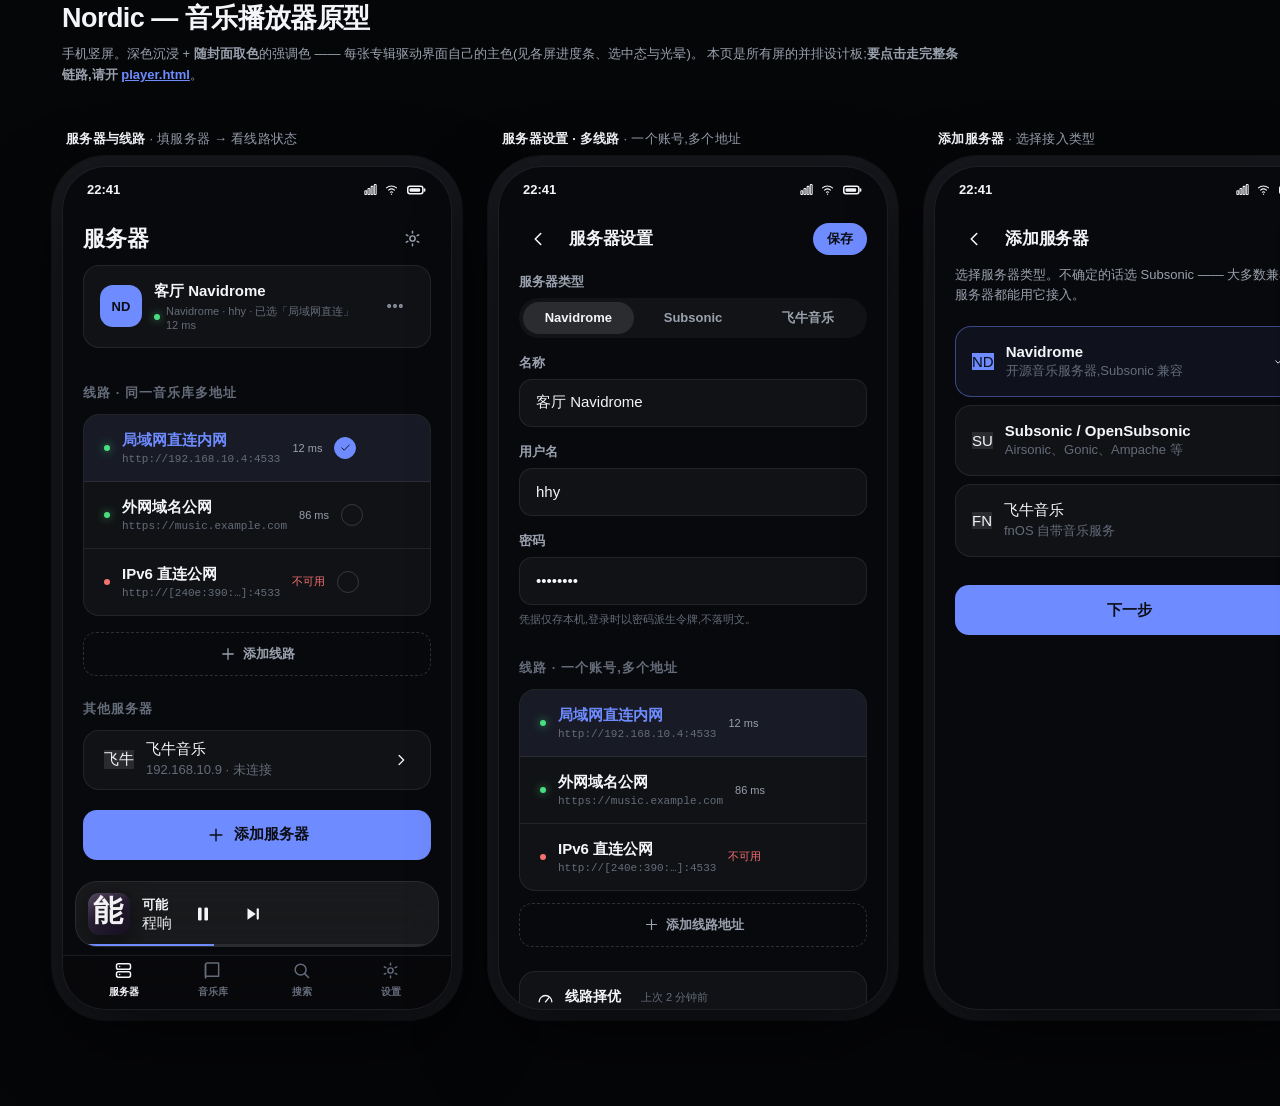
==== prototype/index.html @ 6e92948c "M0: HTML 原型(核心闭环)+ 仓库初始化 多平台 NAS 音乐播放器,单一 Flutter 代码库,目标覆盖 Android / iOS / 桌面 / Web。本提交只含原型与文档,不含任何业" ====
<!DOCTYPE html>
<html lang="zh-CN">
<head>
<meta charset="utf-8">
<meta name="viewport" content="width=device-width, initial-scale=1">
<title>Nordic · 原型设计板</title>
<link rel="stylesheet" href="styles.css">
</head>
<!-- 设计板:所有屏并排铺开,一屏看全貌。要点击走链路请开 player.html -->
<body data-mode="board">
<script src="app.js"></script>
</body>
</html>
---- prototype/styles.css ----
/* ============================================================
   Nordic — 设计 token 与组件样式
   手机竖屏原型。颜色 / 间距 / 圆角 / 字阶集中在此,
   后续可直接翻译成 Flutter 主题。
   ============================================================ */

:root {
  /* ---- 色板:近黑冷调底 ---- */
  --bg:            #08090C;
  --bg-elevated:   #0E1014;
  --bg-raised:     #14171D;

  --ink:           #F4F5F8;
  --ink-secondary: #9AA1AE;
  --ink-tertiary:  #646C7A;
  --ink-disabled:  #3A404B;

  --hairline:      rgba(244, 245, 248, 0.08);
  --hairline-ink:  rgba(244, 245, 248, 0.16);

  --surface-1:     rgba(244, 245, 248, 0.04);
  --surface-2:     rgba(244, 245, 248, 0.07);
  --surface-3:     rgba(244, 245, 248, 0.11);

  /* ---- 动态强调色:实际使用时由封面主色驱动 ---- */
  --accent:        #6E8BFF;
  --accent-ink:    #0B0D14;

  --ok:            #4ADE80;
  --warn:          #FBBF24;
  --bad:           #F87171;

  /* ---- 圆角:两档 ---- */
  --r-card:        16px;
  --r-lg:          22px;
  --r-pill:        999px;

  /* ---- 间距 ---- */
  --s-1: 4px;  --s-2: 8px;  --s-3: 12px; --s-4: 16px;
  --s-5: 20px; --s-6: 24px; --s-7: 32px; --s-8: 40px;

  /* ---- 字阶 ---- */
  --t-hero:   34px;
  --t-title:  22px;
  --t-body:   15px;
  --t-label:  13px;
  --t-caption:11px;

  /* ---- 尺寸 ---- */
  --row-h:       58px;
  --cover-row:   50px;
  --dock-h:      66px;
  --tab-h:       54px;

  --ease: cubic-bezier(0.22, 0.61, 0.36, 1);

  /* ---- 封面占位(由 app.js 按曲目替换为渐变) ---- */
  --c1: #2A2F3D; --c2: #141821;
}

/* ============================================================
   基础
   ============================================================ */

* { box-sizing: border-box; -webkit-tap-highlight-color: transparent; }

html, body {
  margin: 0;
  padding: 0;
  background: #050608;
  color: var(--ink);
  font-family: -apple-system, BlinkMacSystemFont, "Segoe UI Variable Display",
               "Segoe UI", "PingFang SC", "Microsoft YaHei UI",
               "Microsoft YaHei", "Noto Sans SC", Roboto, sans-serif;
  font-size: var(--t-body);
  -webkit-font-smoothing: antialiased;
  text-rendering: optimizeLegibility;
}

button { font: inherit; color: inherit; background: none; border: 0; cursor: pointer; }
input  { font: inherit; color: inherit; }
ul { margin: 0; padding: 0; list-style: none; }

::-webkit-scrollbar { width: 0; height: 0; }

/* ============================================================
   手机外框
   ============================================================ */

.phone {
  position: relative;
  width: 390px;
  height: 844px;
  flex: 0 0 auto;
  background: var(--bg);
  border-radius: 44px;
  overflow: hidden;
  display: flex;
  flex-direction: column;
  border: 1px solid rgba(244, 245, 248, 0.09);
  box-shadow: 0 30px 80px rgba(0, 0, 0, 0.6), 0 0 0 10px #16181D,
              0 0 0 11px rgba(244, 245, 248, 0.06);
  isolation: isolate;
}

/* 设计板 */
.board {
  display: flex;
  gap: 46px;
  padding: 40px 62px 96px;
  align-items: flex-start;
  overflow-x: auto;
  min-height: 100vh;
}
.board-col {
  display: flex;
  flex-direction: column;
  gap: 18px;
  flex: 0 0 auto;
}
.frame-label {
  font-size: var(--t-label);
  color: var(--ink-secondary);
  letter-spacing: 0.02em;
  padding-left: 4px;
}
.frame-label b { color: var(--ink); font-weight: 600; }

/* ============================================================
   状态栏
   ============================================================ */

.statusbar {
  height: 46px;
  flex: 0 0 auto;
  display: flex;
  align-items: center;
  justify-content: space-between;
  padding: 0 var(--s-6);
  font-size: var(--t-label);
  font-weight: 600;
  color: var(--ink);
}
.statusbar .sb-right { display: flex; align-items: center; gap: 6px; }
.statusbar svg { display: block; }

/* ============================================================
   通用布局件
   ============================================================ */

.screen {
  flex: 1 1 auto;
  display: flex;
  flex-direction: column;
  min-height: 0;
}

.appbar {
  flex: 0 0 auto;
  height: 52px;
  display: flex;
  align-items: center;
  gap: var(--s-3);
  padding: 0 var(--s-5);
}
.appbar .title { font-size: var(--t-title); font-weight: 640; letter-spacing: -0.01em; }
.appbar .spacer { flex: 1 1 auto; }

.scroll { flex: 1 1 auto; overflow-y: auto; overscroll-behavior: contain; }
.pad { padding: 0 var(--s-5); }

.icon-btn {
  width: 38px; height: 38px;
  flex: 0 0 auto;
  display: grid; place-items: center;
  border-radius: var(--r-pill);
  color: var(--ink);
  transition: background 0.16s var(--ease);
}
.icon-btn:hover { background: var(--surface-2); }
.icon-btn.quiet { color: var(--ink-secondary); }

.text-btn {
  height: 34px; padding: 0 14px;
  border-radius: var(--r-pill);
  font-size: var(--t-label); font-weight: 600;
  display: inline-flex; align-items: center; gap: 6px;
  transition: background 0.16s var(--ease);
}
.text-btn.ghost { color: var(--ink-secondary); }
.text-btn.ghost:hover { background: var(--surface-2); color: var(--ink); }
.text-btn.solid { background: var(--accent); color: var(--accent-ink); }
.text-btn.solid:hover { filter: brightness(1.08); }

.btn-primary {
  width: 100%; height: 50px;
  border-radius: 14px;
  background: var(--accent); color: var(--accent-ink);
  font-size: var(--t-body); font-weight: 650;
  display: flex; align-items: center; justify-content: center; gap: 8px;
  transition: filter 0.16s var(--ease), transform 0.12s var(--ease);
}
.btn-primary:active { transform: scale(0.985); }

.segmented {
  display: flex; gap: 4px;
  padding: 4px;
  background: var(--surface-1);
  border-radius: var(--r-pill);
}
.segmented button {
  flex: 1 1 0;
  height: 32px;
  border-radius: var(--r-pill);
  font-size: var(--t-label); font-weight: 600;
  color: var(--ink-secondary);
  transition: background 0.18s var(--ease), color 0.18s var(--ease);
}
.segmented button[aria-selected="true"] { background: var(--surface-3); color: var(--ink); }

.field { display: flex; flex-direction: column; gap: 7px; }
.field > label { font-size: var(--t-label); font-weight: 600; color: var(--ink-secondary); }
.field .input {
  height: 48px;
  display: flex; align-items: center; gap: 10px;
  padding: 0 14px;
  background: var(--surface-1);
  border: 1px solid var(--hairline);
  border-radius: 13px;
  transition: border-color 0.16s var(--ease), background 0.16s var(--ease);
}
.field .input:focus-within {
  border-color: color-mix(in srgb, var(--accent) 60%, transparent);
  background: var(--surface-2);
}
.field .input input {
  flex: 1 1 auto; min-width: 0;
  background: none; border: 0; outline: 0;
  font-size: var(--t-body);
}
.field .input input::placeholder { color: var(--ink-tertiary); }
.field .hint { font-size: var(--t-caption); color: var(--ink-tertiary); }

.card {
  background: var(--surface-1);
  border: 1px solid var(--hairline);
  border-radius: var(--r-card);
  overflow: hidden;
}
.group-label {
  font-size: var(--t-label); font-weight: 650;
  color: var(--ink-tertiary);
  text-transform: uppercase; letter-spacing: 0.08em;
  padding: var(--s-6) var(--s-5) var(--s-3);
}
.divider { height: 1px; background: var(--hairline); margin: 0 var(--s-5); }

/* ============================================================
   封面
   ============================================================ */

.cover {
  position: relative;
  flex: 0 0 auto;
  border-radius: var(--r-card);
  overflow: hidden;
  background: linear-gradient(142deg, var(--c1), var(--c2));
  box-shadow: 0 8px 26px rgba(0, 0, 0, 0.5);
}
.cover::after {
  content: "";
  position: absolute; inset: 0;
  background: linear-gradient(150deg, rgba(255,255,255,0.15), rgba(255,255,255,0) 46%);
  pointer-events: none;
}
.cover.sq { aspect-ratio: 1 / 1; }
.cover .cover-mark {
  position: absolute;
  left: 11%; bottom: 8%;
  font-size: 30px; font-weight: 700;
  letter-spacing: -0.02em;
  color: rgba(255, 255, 255, 0.94);
  text-shadow: 0 2px 12px rgba(0, 0, 0, 0.45);
}

/* ============================================================
   音乐库
   ============================================================ */

.grid-covers {
  display: grid;
  grid-template-columns: 1fr 1fr;
  gap: var(--s-4);
  padding: var(--s-4) var(--s-5) var(--s-6);
}
.album-tile { display: flex; flex-direction: column; gap: 9px; }
.album-tile .name {
  font-size: var(--t-body); font-weight: 600;
  white-space: nowrap; overflow: hidden; text-overflow: ellipsis;
}
.album-tile .meta {
  font-size: var(--t-label); color: var(--ink-tertiary);
  white-space: nowrap; overflow: hidden; text-overflow: ellipsis;
}

.rail { padding: var(--s-2) 0 var(--s-5); }
.rail-title { display: flex; align-items: baseline; gap: 10px; padding: 0 var(--s-5) var(--s-3); }
.rail-title h3 { margin: 0; font-size: 17px; font-weight: 650; letter-spacing: -0.01em; }
.rail-title span { font-size: var(--t-caption); color: var(--ink-tertiary); }
.rail-track { display: flex; gap: var(--s-4); padding: 0 var(--s-5); overflow-x: auto; }
.rail-item { flex: 0 0 132px; display: flex; flex-direction: column; gap: 8px; }
.rail-item .name {
  font-size: var(--t-label); font-weight: 600;
  white-space: nowrap; overflow: hidden; text-overflow: ellipsis;
}
.rail-item .meta { font-size: var(--t-caption); color: var(--ink-tertiary); }

/* ============================================================
   列表行
   ============================================================ */

.row {
  display: flex; align-items: center; gap: var(--s-3);
  height: var(--row-h);
  padding: 0 var(--s-5);
  transition: background 0.14s var(--ease);
}
.row:hover { background: var(--surface-1); }
.row .grow { flex: 1 1 auto; min-width: 0; }
.row .line1 {
  font-size: var(--t-body); font-weight: 550;
  white-space: nowrap; overflow: hidden; text-overflow: ellipsis;
}
.row .line2 {
  font-size: var(--t-label); color: var(--ink-tertiary);
  white-space: nowrap; overflow: hidden; text-overflow: ellipsis;
  margin-top: 2px;
}
.row .trail {
  flex: 0 0 auto; color: var(--ink-tertiary);
  font-size: var(--t-label); font-variant-numeric: tabular-nums;
}
.row .cover { width: var(--cover-row); height: var(--cover-row); border-radius: 11px; }
.row.playing .line1 { color: var(--accent); }
.row .bars { display: flex; align-items: flex-end; gap: 2px; height: 14px; }
.row .bars i {
  width: 2.5px; border-radius: 2px; background: var(--accent);
  animation: eq 1.05s ease-in-out infinite;
}
.row .bars i:nth-child(1) { height: 40%; animation-delay: -0.4s; }
.row .bars i:nth-child(2) { height: 90%; animation-delay: -0.9s; }
.row .bars i:nth-child(3) { height: 60%; animation-delay: -0.15s; }
@keyframes eq { 0%,100% { transform: scaleY(0.45); } 50% { transform: scaleY(1); } }

.avatar {
  width: var(--cover-row); height: var(--cover-row);
  flex: 0 0 auto; border-radius: var(--r-pill);
  display: grid; place-items: center;
  font-size: 17px; font-weight: 650;
  color: rgba(255, 255, 255, 0.94);
  overflow: hidden;
}

/* ============================================================
   服务器 / 线路
   ============================================================ */

.server-card {
  display: flex; align-items: center; gap: var(--s-3);
  padding: var(--s-4);
  background: var(--surface-1);
  border: 1px solid var(--hairline);
  border-radius: var(--r-card);
  margin: 0 var(--s-5) var(--s-3);
}
.server-card .badge {
  width: 42px; height: 42px; flex: 0 0 auto;
  border-radius: 13px; display: grid; place-items: center;
  font-size: var(--t-label); font-weight: 700;
  color: var(--accent-ink); background: var(--accent);
}
.server-card .st {
  font-size: var(--t-caption); margin-top: 3px;
  display: flex; align-items: center; gap: 6px;
  color: var(--ink-tertiary);
}

.dot { width: 6px; height: 6px; border-radius: var(--r-pill); flex: 0 0 auto; }
.dot.ok   { background: var(--ok);   box-shadow: 0 0 8px color-mix(in srgb, var(--ok) 70%, transparent); }
.dot.warn { background: var(--warn); box-shadow: 0 0 8px color-mix(in srgb, var(--warn) 70%, transparent); }
.dot.bad  { background: var(--bad); }
.dot.idle { background: var(--ink-disabled); }

.route {
  display: flex; align-items: center; gap: var(--s-3);
  padding: var(--s-4) var(--s-5);
  border-bottom: 1px solid var(--hairline);
  transition: background 0.14s var(--ease);
}
.route:last-child { border-bottom: 0; }
.route .rname { font-size: var(--t-body); font-weight: 600; }
.route .rurl {
  font-size: var(--t-caption); color: var(--ink-tertiary);
  font-family: ui-monospace, "SF Mono", "Cascadia Mono", Consolas, monospace;
  margin-top: 3px;
  white-space: nowrap; overflow: hidden; text-overflow: ellipsis;
}
.route .ping { font-size: var(--t-caption); font-variant-numeric: tabular-nums; color: var(--ink-secondary); }
.route .tick {
  width: 22px; height: 22px; flex: 0 0 auto;
  border-radius: var(--r-pill);
  display: grid; place-items: center;
  border: 1.5px solid var(--hairline-ink);
  color: transparent;
  transition: all 0.16s var(--ease);
}
.route.selected { background: color-mix(in srgb, var(--accent) 7%, transparent); }
.route.selected .rname { color: var(--accent); }
.route.selected .tick { background: var(--accent); border-color: var(--accent); color: var(--accent-ink); }

.scan-dots i {
  display: inline-block; width: 3px; height: 3px; margin-left: 3px;
  border-radius: 50%; background: var(--ink-tertiary);
  animation: scan 1s ease-in-out infinite;
}
.scan-dots i:nth-child(2) { animation-delay: 0.16s; }
.scan-dots i:nth-child(3) { animation-delay: 0.32s; }
@keyframes scan { 0%,100% { opacity: 0.25; } 50% { opacity: 1; } }

/* ============================================================
   播放坞 / 标签栏
   ============================================================ */

.dock {
  flex: 0 0 auto;
  height: var(--dock-h);
  margin: 0 var(--s-3) var(--s-2);
  padding: 0 var(--s-3);
  display: flex; align-items: center; gap: var(--s-3);
  background: var(--surface-2);
  border: 1px solid var(--hairline);
  border-radius: var(--r-lg);
  backdrop-filter: blur(18px);
  position: relative;
  overflow: hidden;
}
.dock .cover { width: 42px; height: 42px; border-radius: 11px; }
.dock .line1 { font-size: var(--t-label); font-weight: 600; }
.dock-progress { position: absolute; left: 0; right: 0; bottom: 0; height: 2px; background: var(--hairline); }
.dock-progress i { display: block; height: 100%; background: var(--accent); }

.tabbar {
  flex: 0 0 auto;
  height: var(--tab-h);
  display: flex;
  padding: 0 var(--s-4) 6px;
  border-top: 1px solid var(--hairline);
  background: color-mix(in srgb, var(--bg) 88%, transparent);
  backdrop-filter: blur(20px);
}
.tabbar button {
  flex: 1 1 0;
  display: flex; flex-direction: column; align-items: center; justify-content: center;
  gap: 4px;
  font-size: 10px; font-weight: 600;
  color: var(--ink-tertiary);
  transition: color 0.16s var(--ease);
}
.tabbar button[aria-selected="true"] { color: var(--ink); }

/* ============================================================
   播放页
   ============================================================ */

.player-hero {
  flex: 1 1 auto; min-height: 0;
  display: flex; align-items: center; justify-content: center;
  padding: var(--s-2) var(--s-6);
  position: relative;
}
.player-hero .glow {
  position: absolute; inset: 0;
  background: radial-gradient(60% 46% at 50% 42%,
              color-mix(in srgb, var(--accent) 32%, transparent), transparent 72%);
  filter: blur(28px);
  pointer-events: none;
}
.player-hero .cover {
  width: 100%; max-width: 298px;
  box-shadow: 0 34px 70px rgba(0, 0, 0, 0.66);
  position: relative;
}

.player-info { flex: 0 0 auto; padding: var(--s-5) var(--s-6) var(--s-4); }
.player-info .top-row { display: flex; align-items: center; justify-content: space-between; gap: var(--s-4); }
.player-info .t {
  font-size: 25px; font-weight: 680; letter-spacing: -0.02em;
  white-space: nowrap; overflow: hidden; text-overflow: ellipsis;
}
.player-info .a {
  font-size: var(--t-body); color: var(--ink-secondary); margin-top: 5px;
  white-space: nowrap; overflow: hidden; text-overflow: ellipsis;
}

.scrub { padding: var(--s-2) var(--s-6) 0; }
.scrub .track { height: 5px; border-radius: var(--r-pill); background: var(--surface-3); position: relative; }
.scrub .track i {
  position: absolute; left: 0; top: 0; bottom: 0;
  border-radius: var(--r-pill); background: var(--accent);
}
.scrub .track .knob {
  position: absolute; top: 50%; width: 13px; height: 13px;
  margin-left: -6.5px; border-radius: var(--r-pill);
  background: var(--ink); transform: translateY(-50%);
  box-shadow: 0 2px 8px rgba(0, 0, 0, 0.5);
}
.scrub .times {
  display: flex; justify-content: space-between;
  font-size: var(--t-caption); color: var(--ink-tertiary);
  font-variant-numeric: tabular-nums;
  margin-top: 9px;
}

.controls {
  flex: 0 0 auto;
  display: flex; align-items: center; justify-content: space-between;
  padding: var(--s-4) var(--s-7) var(--s-5);
}
.controls .play-btn {
  width: 66px; height: 66px; border-radius: var(--r-pill);
  background: var(--ink); color: var(--bg);
  display: grid; place-items: center;
  box-shadow: 0 10px 26px rgba(0, 0, 0, 0.5);
  transition: transform 0.14s var(--ease);
}
.controls .play-btn:active { transform: scale(0.94); }
.controls .icon-btn { width: 46px; height: 46px; color: var(--ink-secondary); }
.controls .icon-btn:hover { color: var(--ink); }

.quality-chip {
  height: 30px; padding: 0 12px;
  display: inline-flex; align-items: center; gap: 7px;
  border-radius: var(--r-pill);
  background: var(--surface-2);
  border: 1px solid var(--hairline);
  font-size: var(--t-caption); font-weight: 650;
  color: var(--ink-secondary);
}
.quality-chip.on { color: var(--accent); border-color: color-mix(in srgb, var(--accent) 42%, transparent); }

/* ============================================================
   底部弹层
   ============================================================ */

.sheet-scrim {
  position: absolute; inset: 0;
  background: rgba(3, 4, 6, 0.62);
  backdrop-filter: blur(3px);
  display: flex; align-items: flex-end;
  z-index: 20;
}
.sheet {
  width: 100%;
  background: var(--bg-elevated);
  border-top-left-radius: 24px; border-top-right-radius: 24px;
  border-top: 1px solid var(--hairline);
  padding-bottom: var(--s-6);
  animation: sheet-up 0.26s var(--ease);
  max-height: 84%;
  display: flex; flex-direction: column;
}
@keyframes sheet-up { from { transform: translateY(14%); opacity: 0.4; } to { transform: none; opacity: 1; } }
.sheet .handle { width: 38px; height: 4px; border-radius: var(--r-pill); background: var(--surface-3); margin: 10px auto 4px; }
.sheet h2 { margin: 0; padding: var(--s-3) var(--s-5) var(--s-2); font-size: 17px; font-weight: 660; }
.sheet .sheet-body { overflow-y: auto; }

.qopt {
  display: flex; align-items: center; gap: var(--s-3);
  padding: var(--s-4) var(--s-5);
  transition: background 0.14s var(--ease);
}
.qopt:hover { background: var(--surface-1); }
.qopt .qname { font-size: var(--t-body); font-weight: 600; }
.qopt .qdesc { font-size: var(--t-label); color: var(--ink-tertiary); margin-top: 3px; }
.qopt .tag {
  font-size: 10px; font-weight: 700; padding: 3px 7px;
  border-radius: 6px; margin-left: 8px; vertical-align: 1px;
  background: var(--surface-2); color: var(--ink-tertiary);
}
.qopt[aria-selected="true"] .qname { color: var(--accent); }
.qopt .tick {
  width: 22px; height: 22px; flex: 0 0 auto;
  border-radius: var(--r-pill); display: grid; place-items: center;
  border: 1.5px solid var(--hairline-ink); color: transparent;
}
.qopt[aria-selected="true"] .tick { background: var(--accent); border-color: var(--accent); color: var(--accent-ink); }

/* ============================================================
   歌词
   ============================================================ */

.lyrics {
  flex: 1 1 auto; min-height: 0;
  overflow-y: auto;
  padding: 24% var(--s-6) 24%;
  display: flex; flex-direction: column; gap: var(--s-5);
  mask-image: linear-gradient(180deg, transparent, #000 22%, #000 78%, transparent);
}
.lyric-line { font-size: 21px; font-weight: 600; color: var(--ink-disabled); transition: color 0.3s var(--ease); }
.lyric-line.on { color: var(--ink); }
.lyric-line span { display: block; font-size: 13px; font-weight: 500; color: var(--ink-tertiary); margin-top: 6px; }

/* ============================================================
   搜索
   ============================================================ */

.searchbar {
  display: flex; align-items: center; gap: 10px;
  height: 44px; padding: 0 14px;
  background: var(--surface-2);
  border-radius: 13px;
  margin: 0 var(--s-5) var(--s-4);
  color: var(--ink-tertiary);
}
.searchbar input { flex: 1 1 auto; background: none; border: 0; outline: 0; font-size: var(--t-body); }
.searchbar input::placeholder { color: var(--ink-tertiary); }

.chip-row { display: flex; gap: var(--s-2); padding: 0 var(--s-5) var(--s-4); flex-wrap: wrap; }
.chip {
  height: 30px; padding: 0 13px;
  display: inline-flex; align-items: center;
  border-radius: var(--r-pill);
  background: var(--surface-1); border: 1px solid var(--hairline);
  font-size: var(--t-label); font-weight: 600; color: var(--ink-secondary);
}
.chip[aria-selected="true"] { background: var(--surface-3); color: var(--ink); border-color: transparent; }

/* ============================================================
   杂项
   ============================================================ */

.empty {
  display: flex; flex-direction: column; align-items: center; justify-content: center;
  gap: var(--s-3); padding: 64px var(--s-6); text-align: center;
  color: var(--ink-tertiary);
}
.empty .big { font-size: var(--t-body); font-weight: 600; color: var(--ink-secondary); }
.empty .small { font-size: var(--t-label); }

.spin {
  width: 17px; height: 17px; flex: 0 0 auto;
  border-radius: var(--r-pill);
  border: 2px solid var(--hairline-ink);
  border-top-color: var(--accent);
  animation: spin 0.7s linear infinite;
}
@keyframes spin { to { transform: rotate(360deg); } }

.note {
  margin: 0 var(--s-5);
  padding: var(--s-3) var(--s-4);
  border-radius: 12px;
  background: color-mix(in srgb, var(--warn) 10%, transparent);
  border: 1px solid color-mix(in srgb, var(--warn) 26%, transparent);
  font-size: var(--t-label); color: color-mix(in srgb, var(--warn) 78%, var(--ink));
  line-height: 1.5;
}

/* 设计板头部 */
.board-head { padding: 0 62px 4px; }
.board-head h1 { margin: 0; font-size: 27px; font-weight: 700; letter-spacing: -0.02em; }
.board-head p { margin: 8px 0 0; color: var(--ink-secondary); font-size: var(--t-label); max-width: 900px; line-height: 1.6; }

/* 交互演示外壳 */
.stage {
  min-height: 100vh;
  display: flex; align-items: center; justify-content: center;
  gap: 48px; padding: 40px;
  background:
    radial-gradient(90% 60% at 50% -10%, rgba(110, 139, 255, 0.10), transparent 60%),
    #050608;
}
.stage-side { width: 268px; color: var(--ink-secondary); font-size: var(--t-label); line-height: 1.75; }
.stage-side h2 { color: var(--ink); font-size: var(--t-body); margin: 0 0 10px; }
.stage-side ol { padding-left: 18px; margin: 0 0 18px; }
.stage-side li { margin-bottom: 7px; }
.stage-side .kbd {
  display: inline-block; padding: 1px 6px; border-radius: 5px;
  background: var(--surface-2); border: 1px solid var(--hairline);
  font-family: ui-monospace, Consolas, monospace; font-size: 11px; color: var(--ink);
}
.stage-side .swatches { display: flex; gap: 8px; margin-top: 10px; }
.stage-side .sw {
  width: 34px; height: 34px; border-radius: 10px;
  border: 1px solid var(--hairline);
}

@media (prefers-reduced-motion: reduce) {
  * { animation-duration: 0.01ms !important; transition-duration: 0.01ms !important; }
}
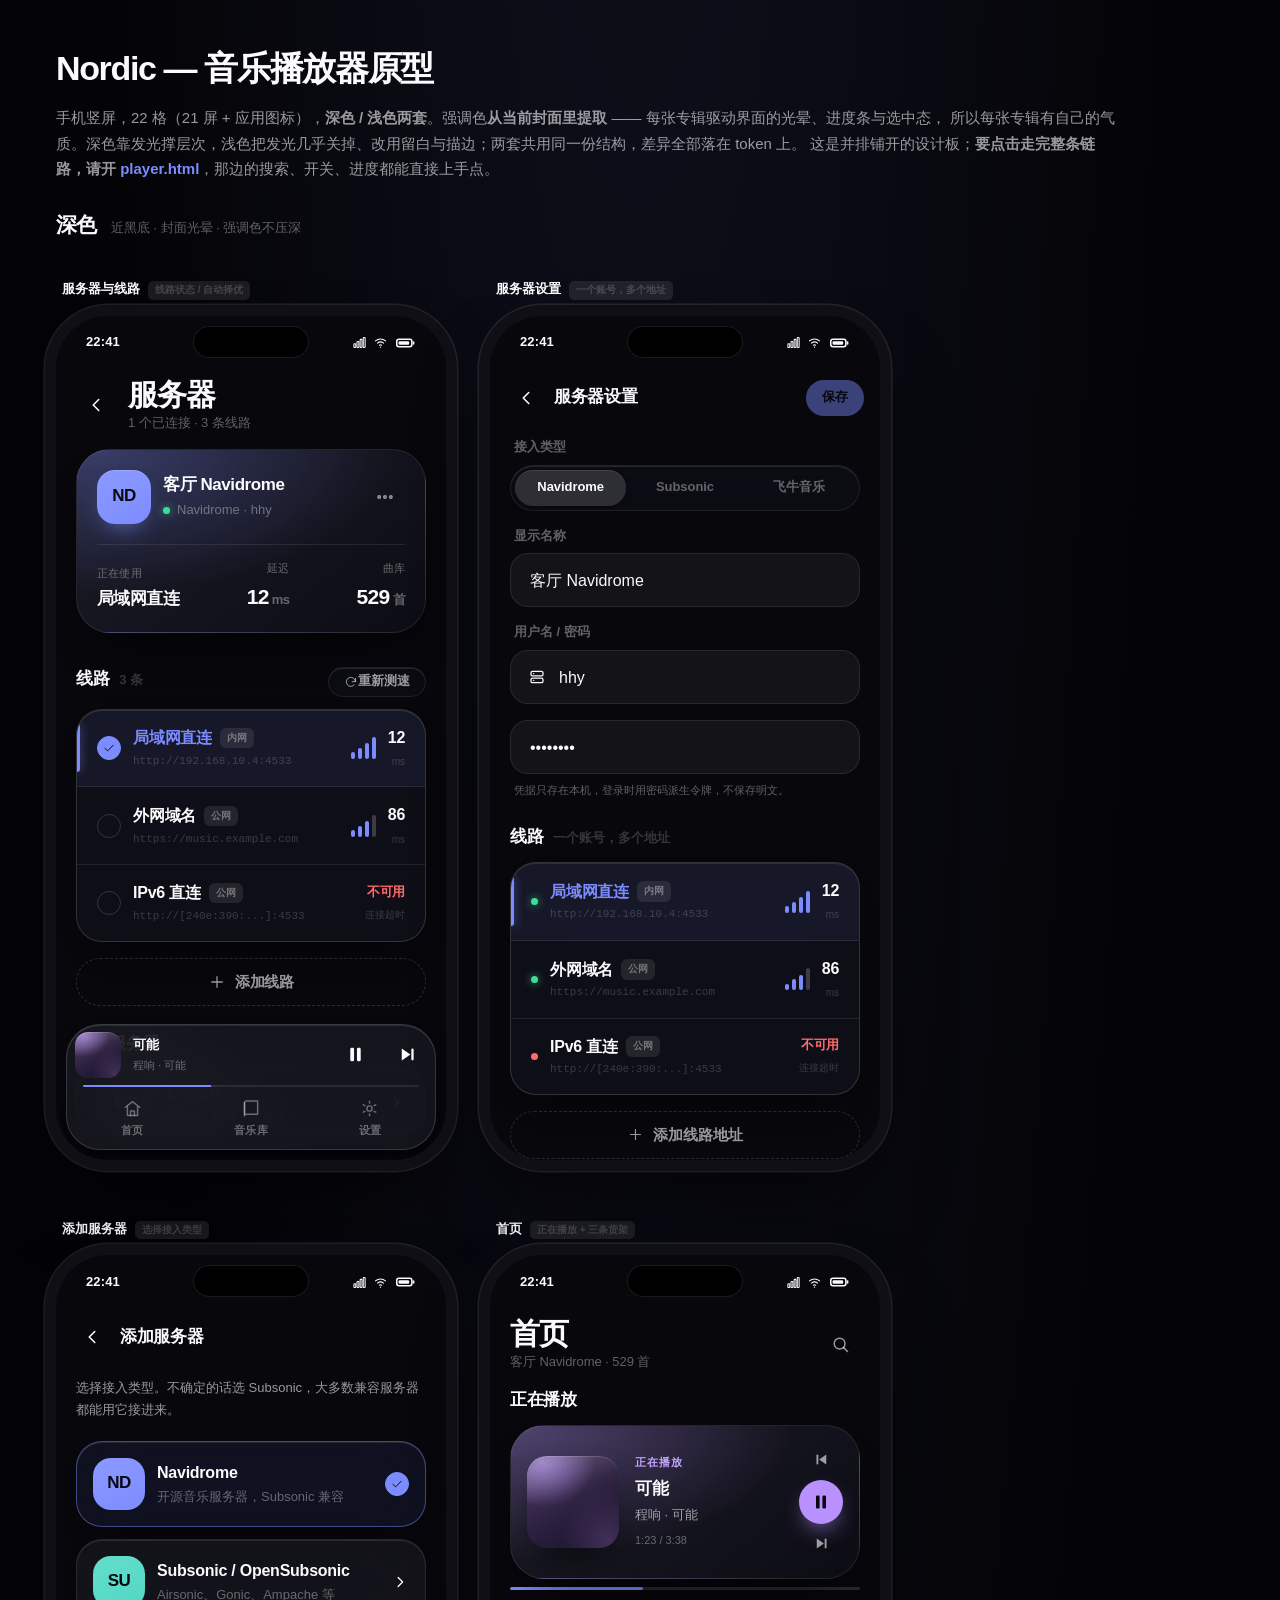
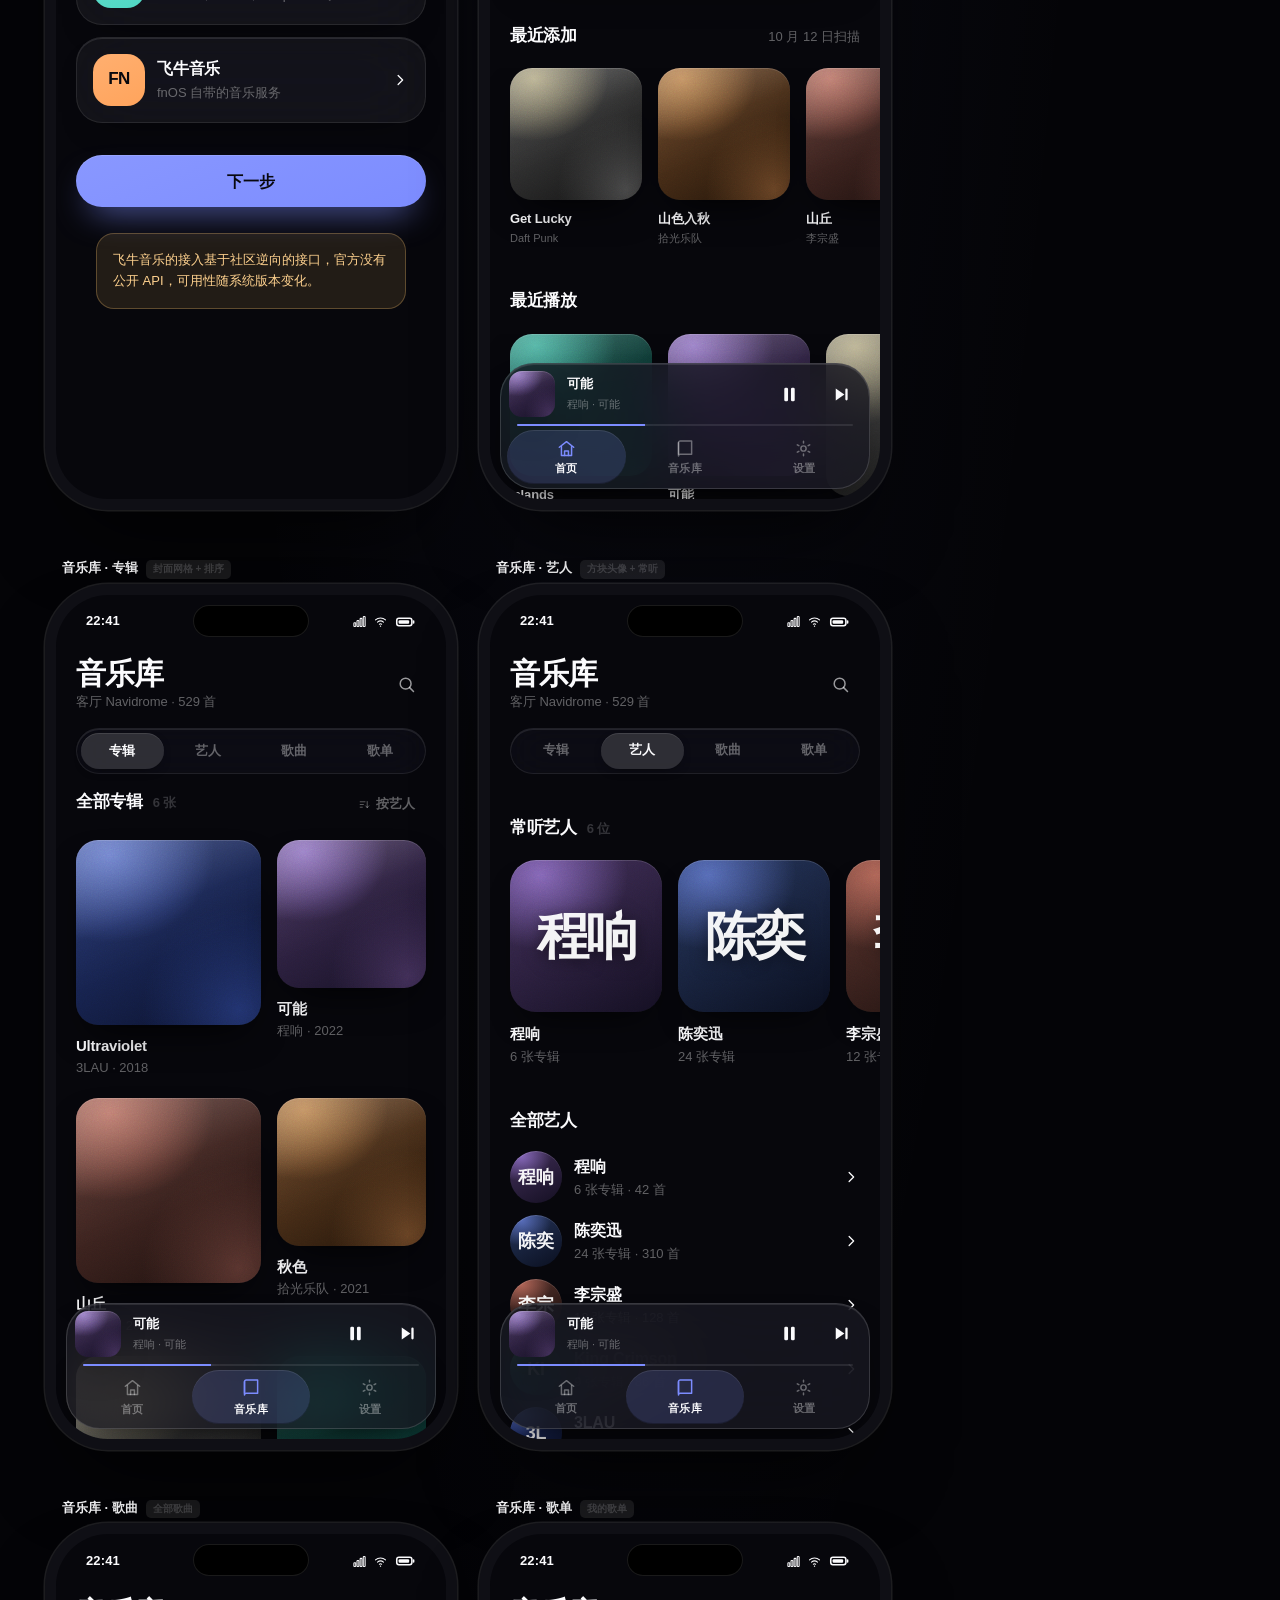
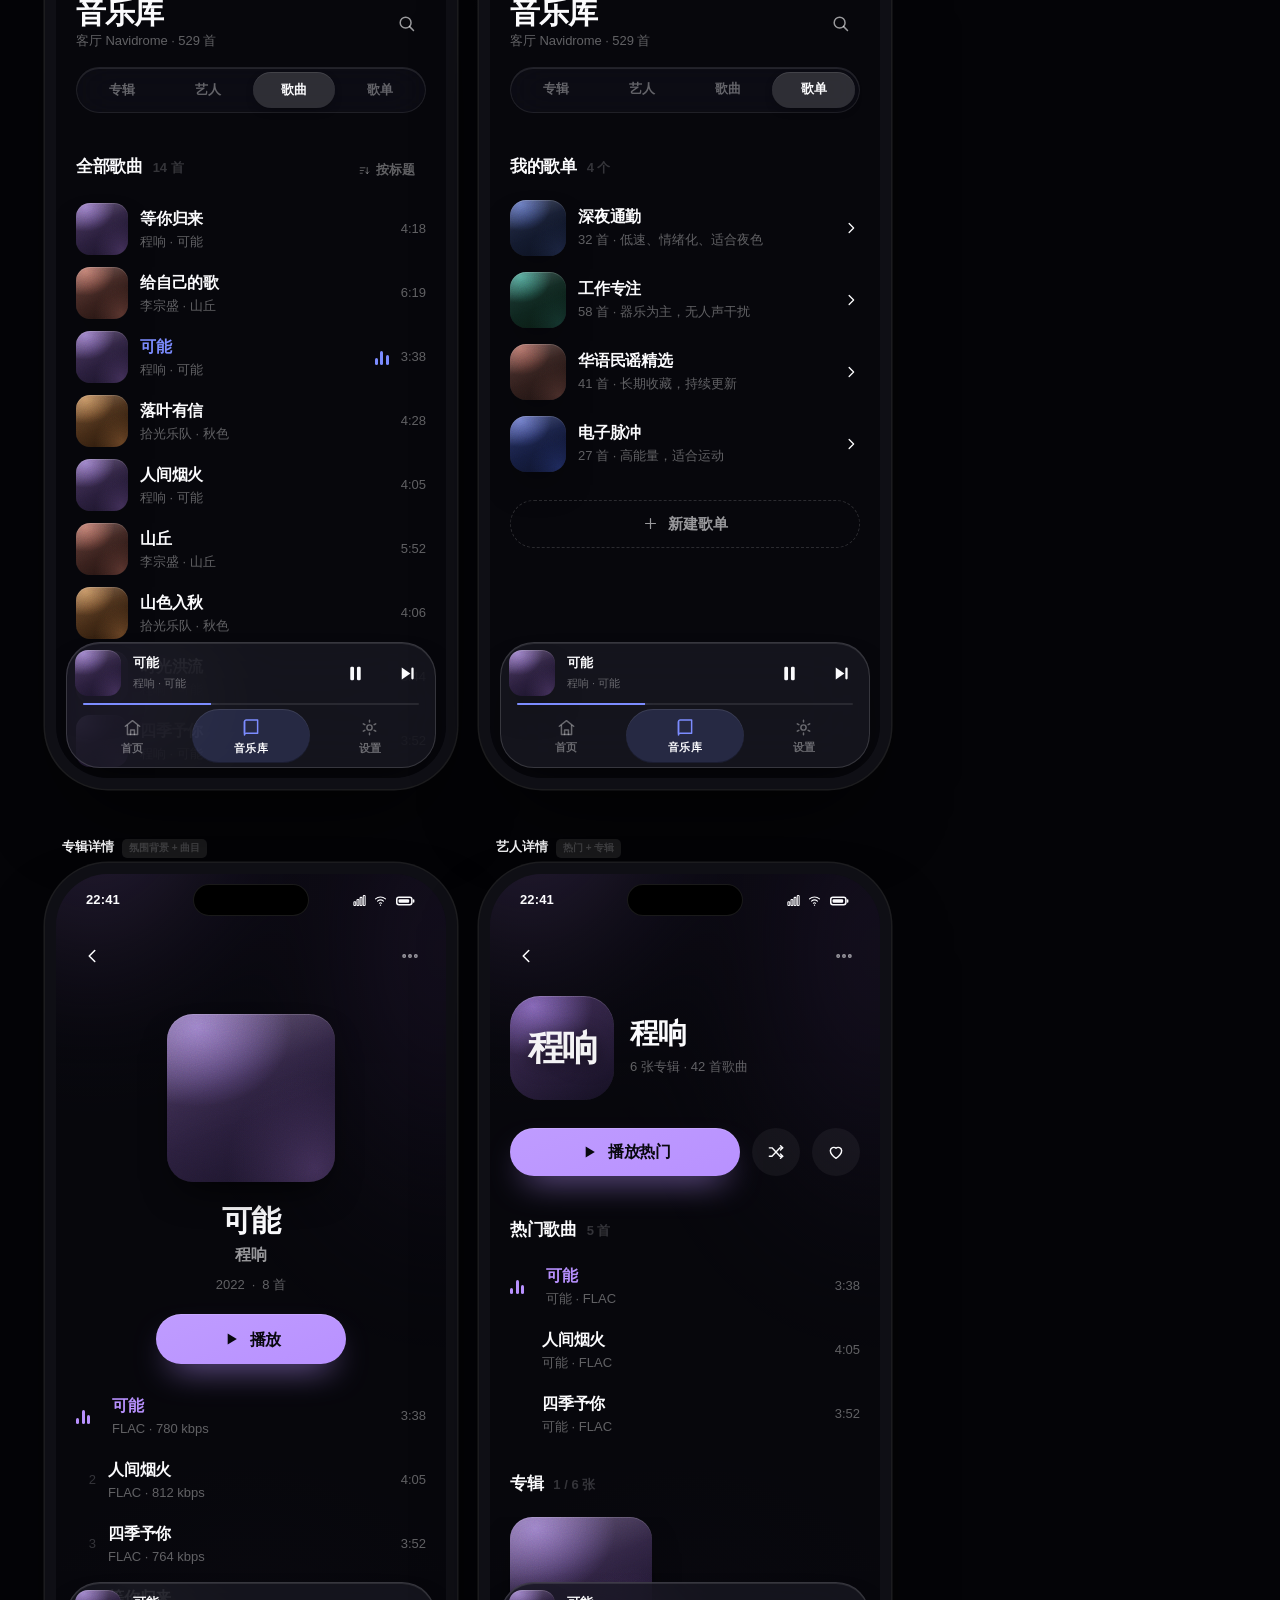
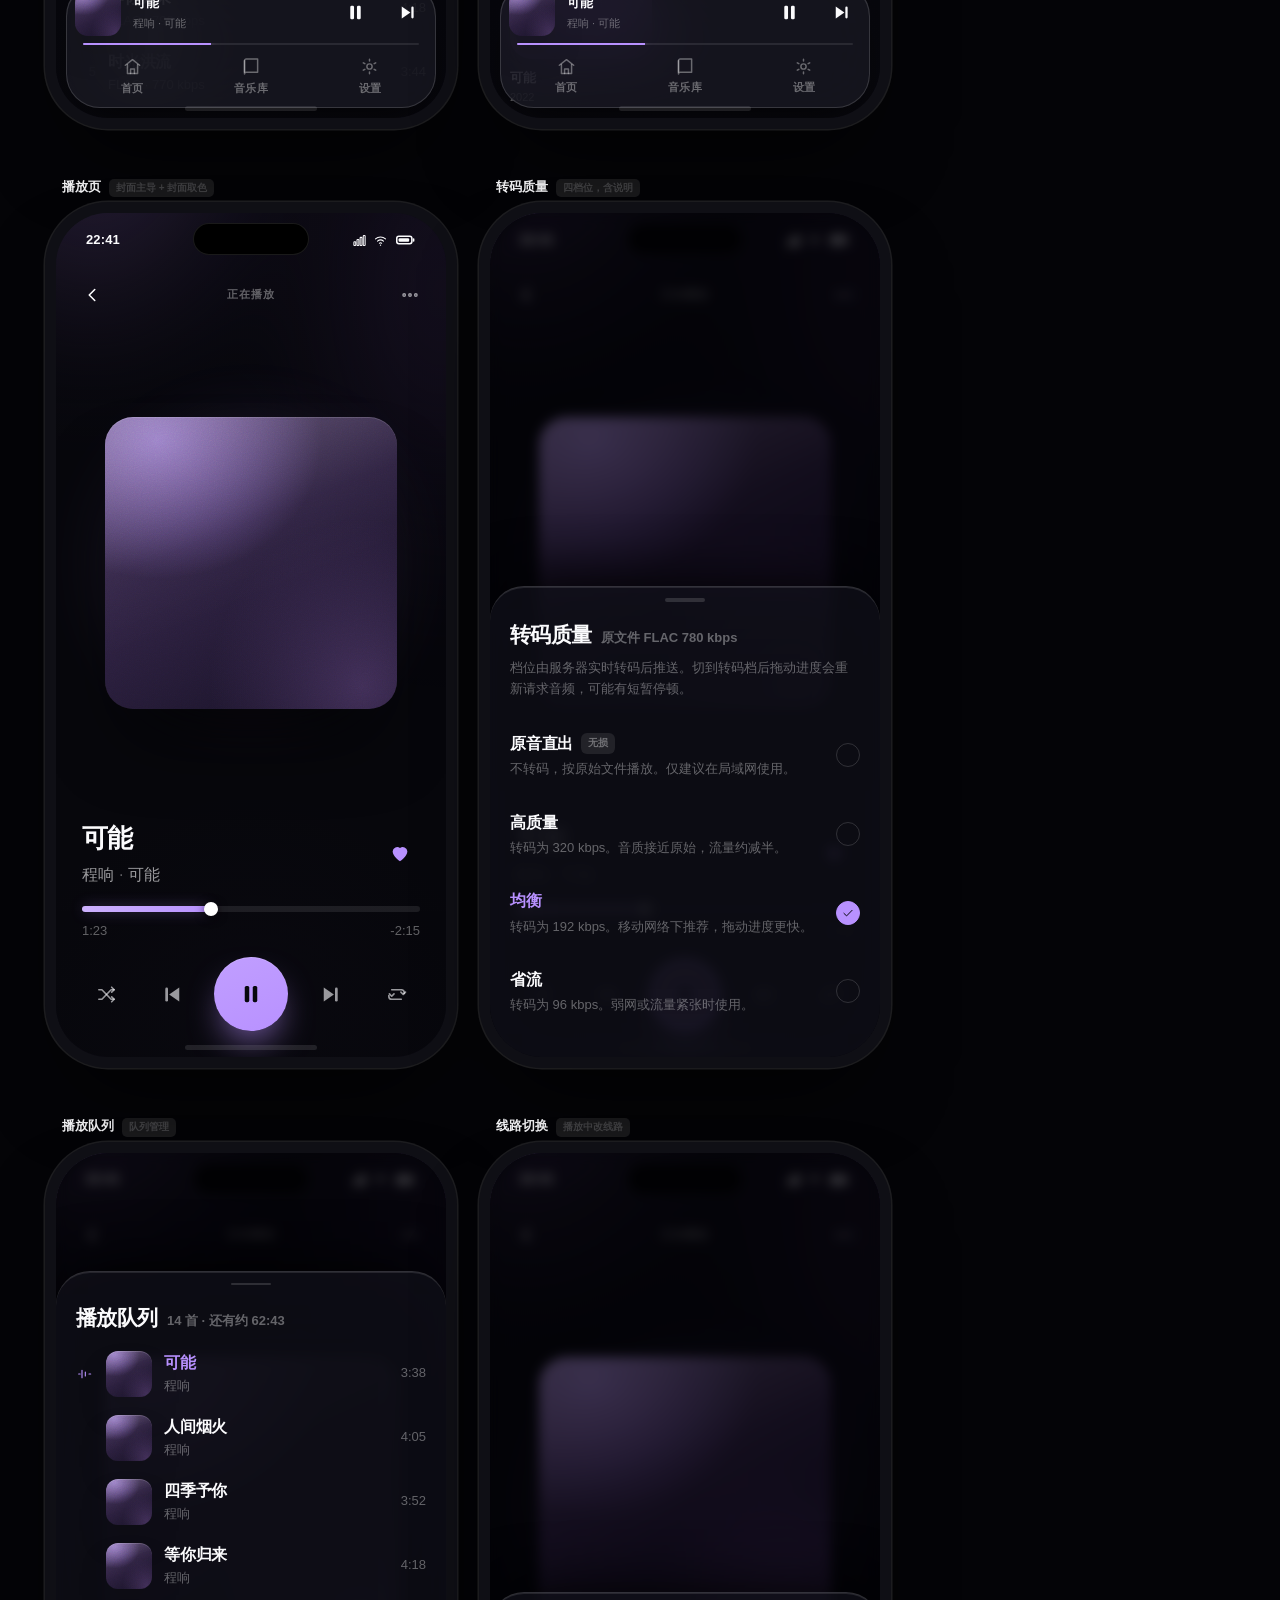
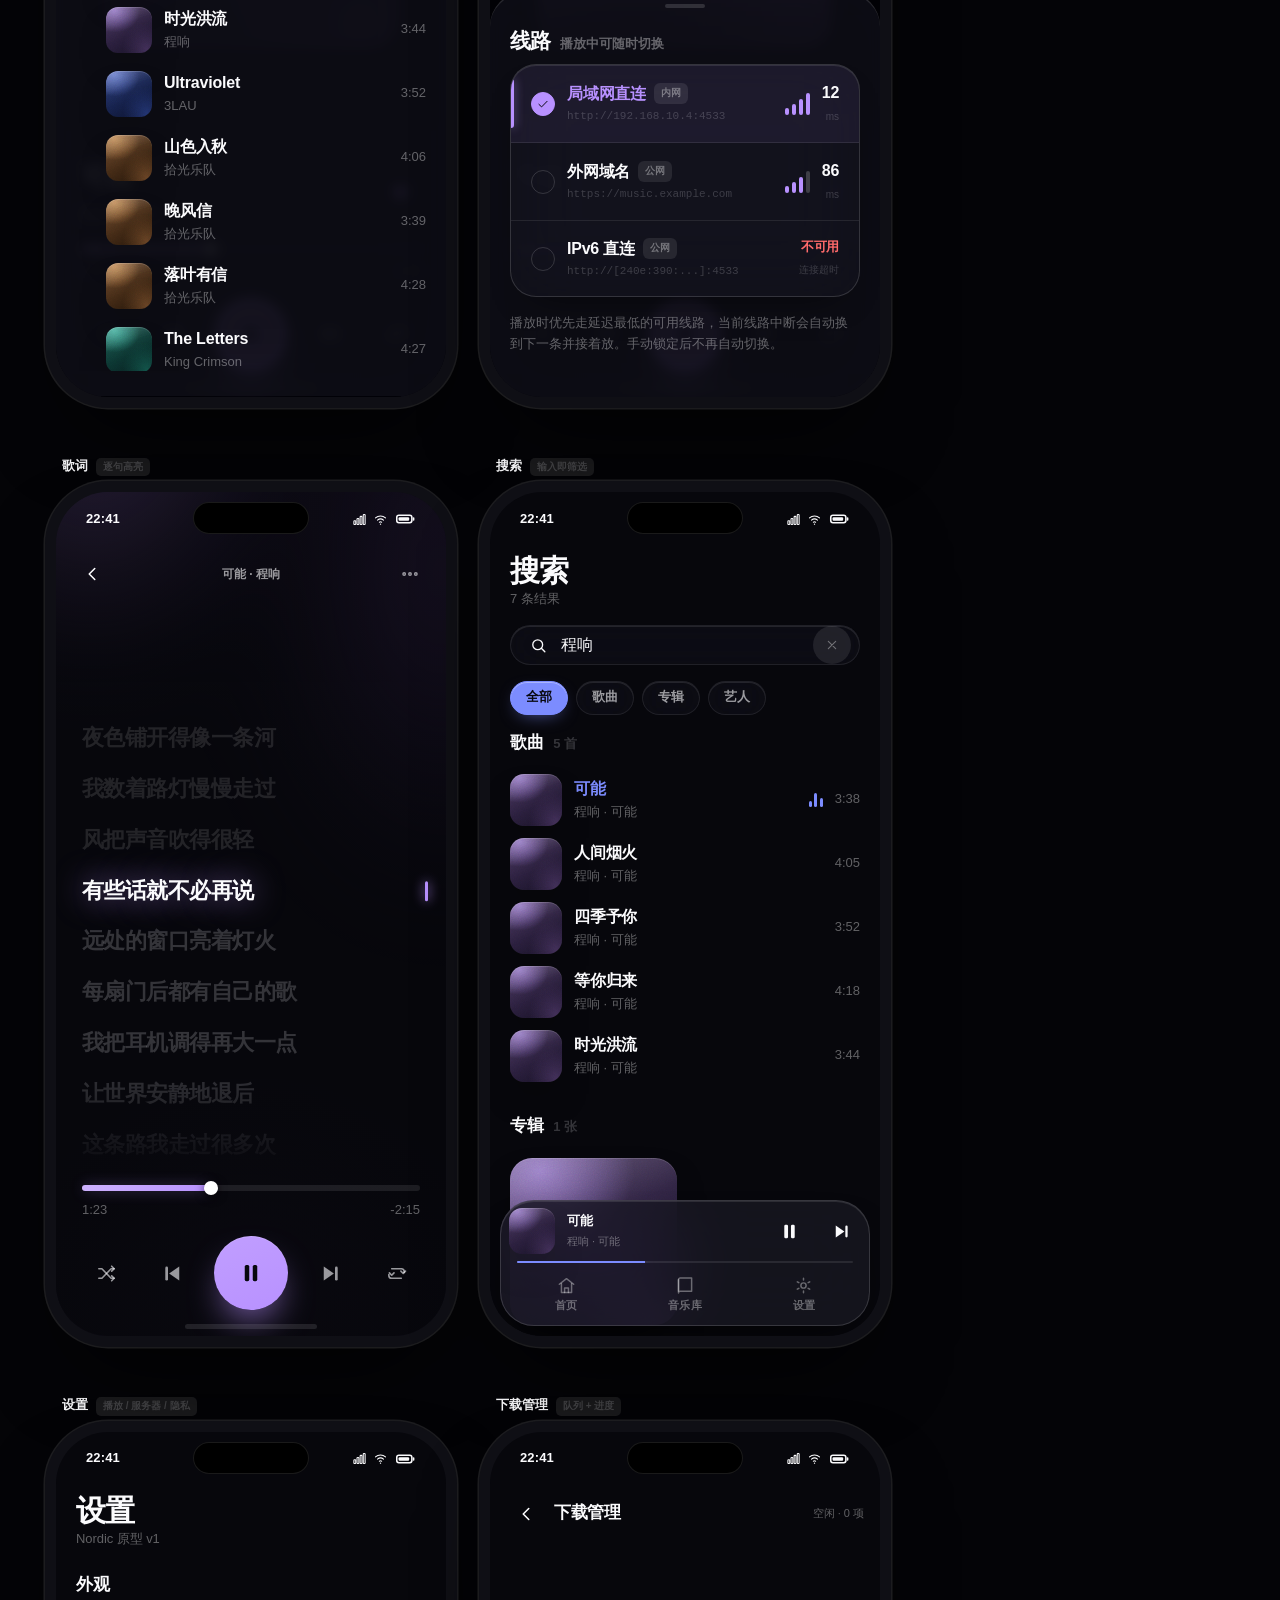
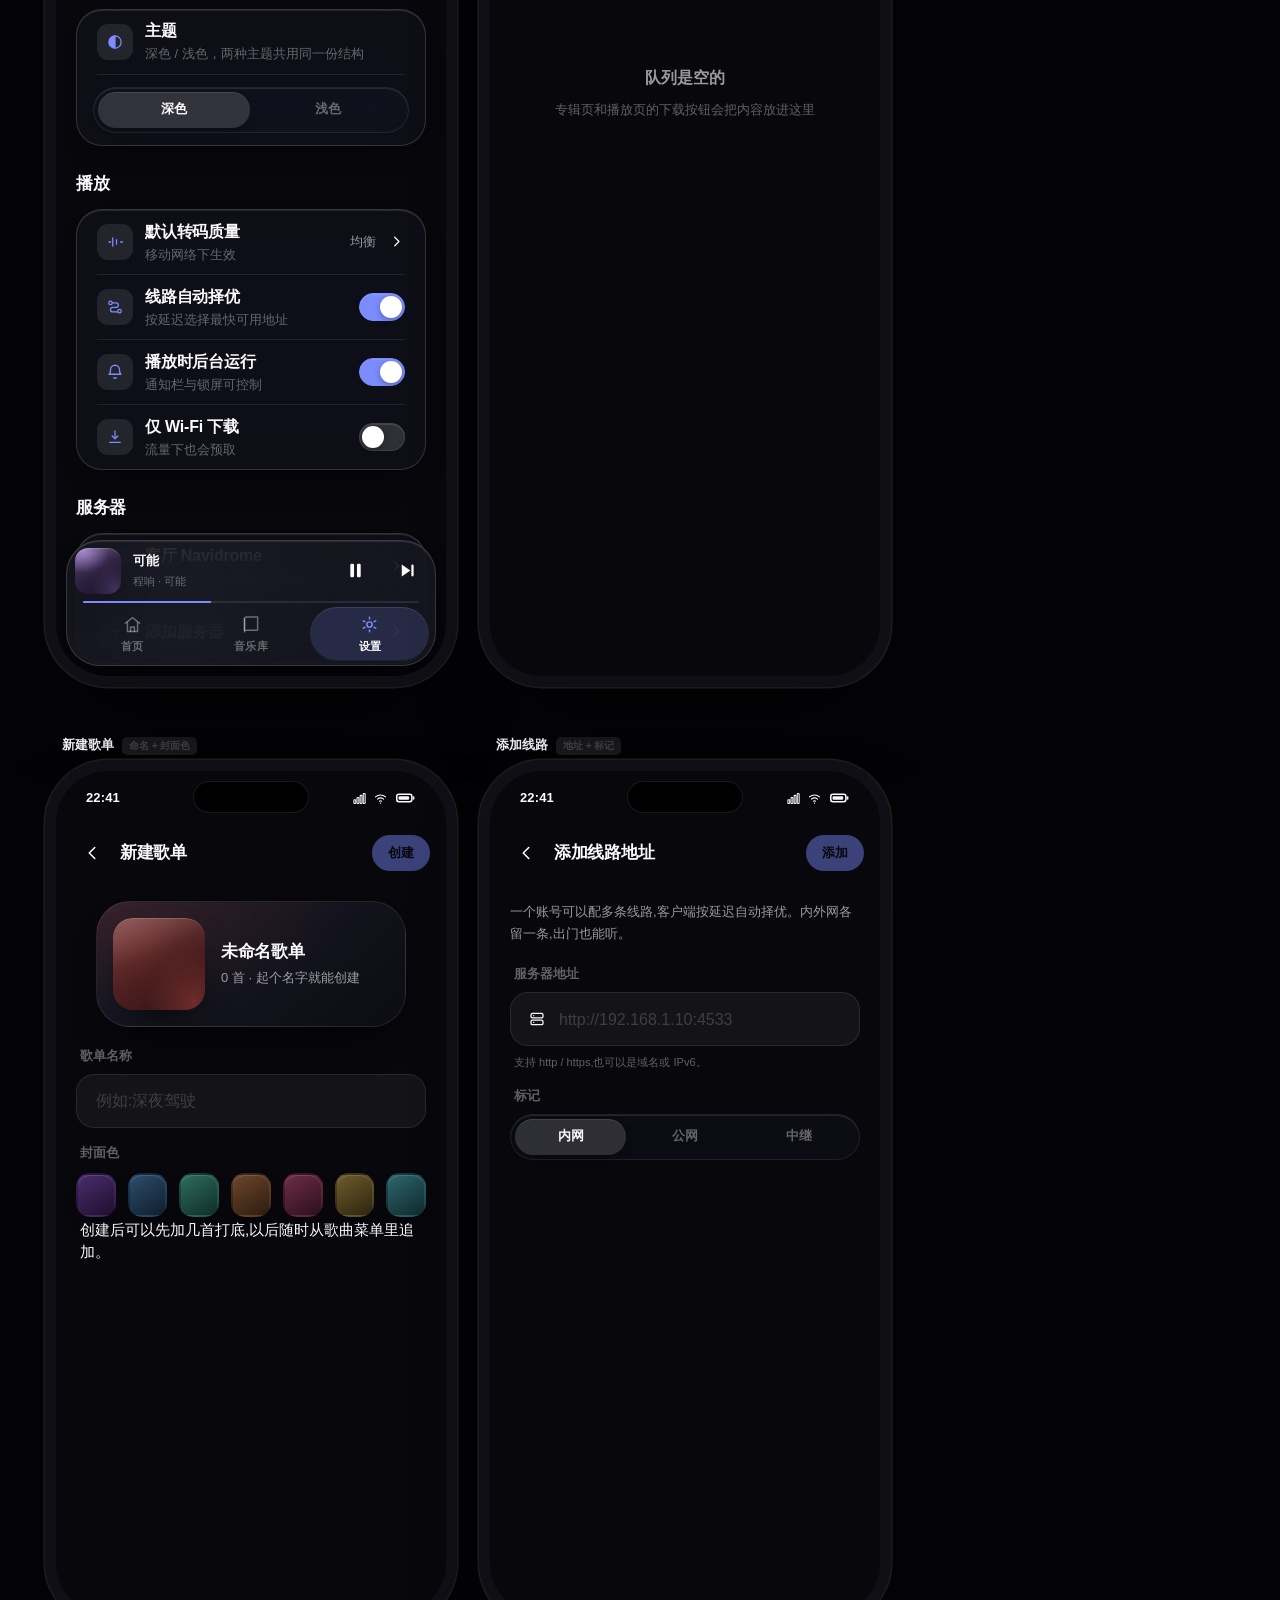
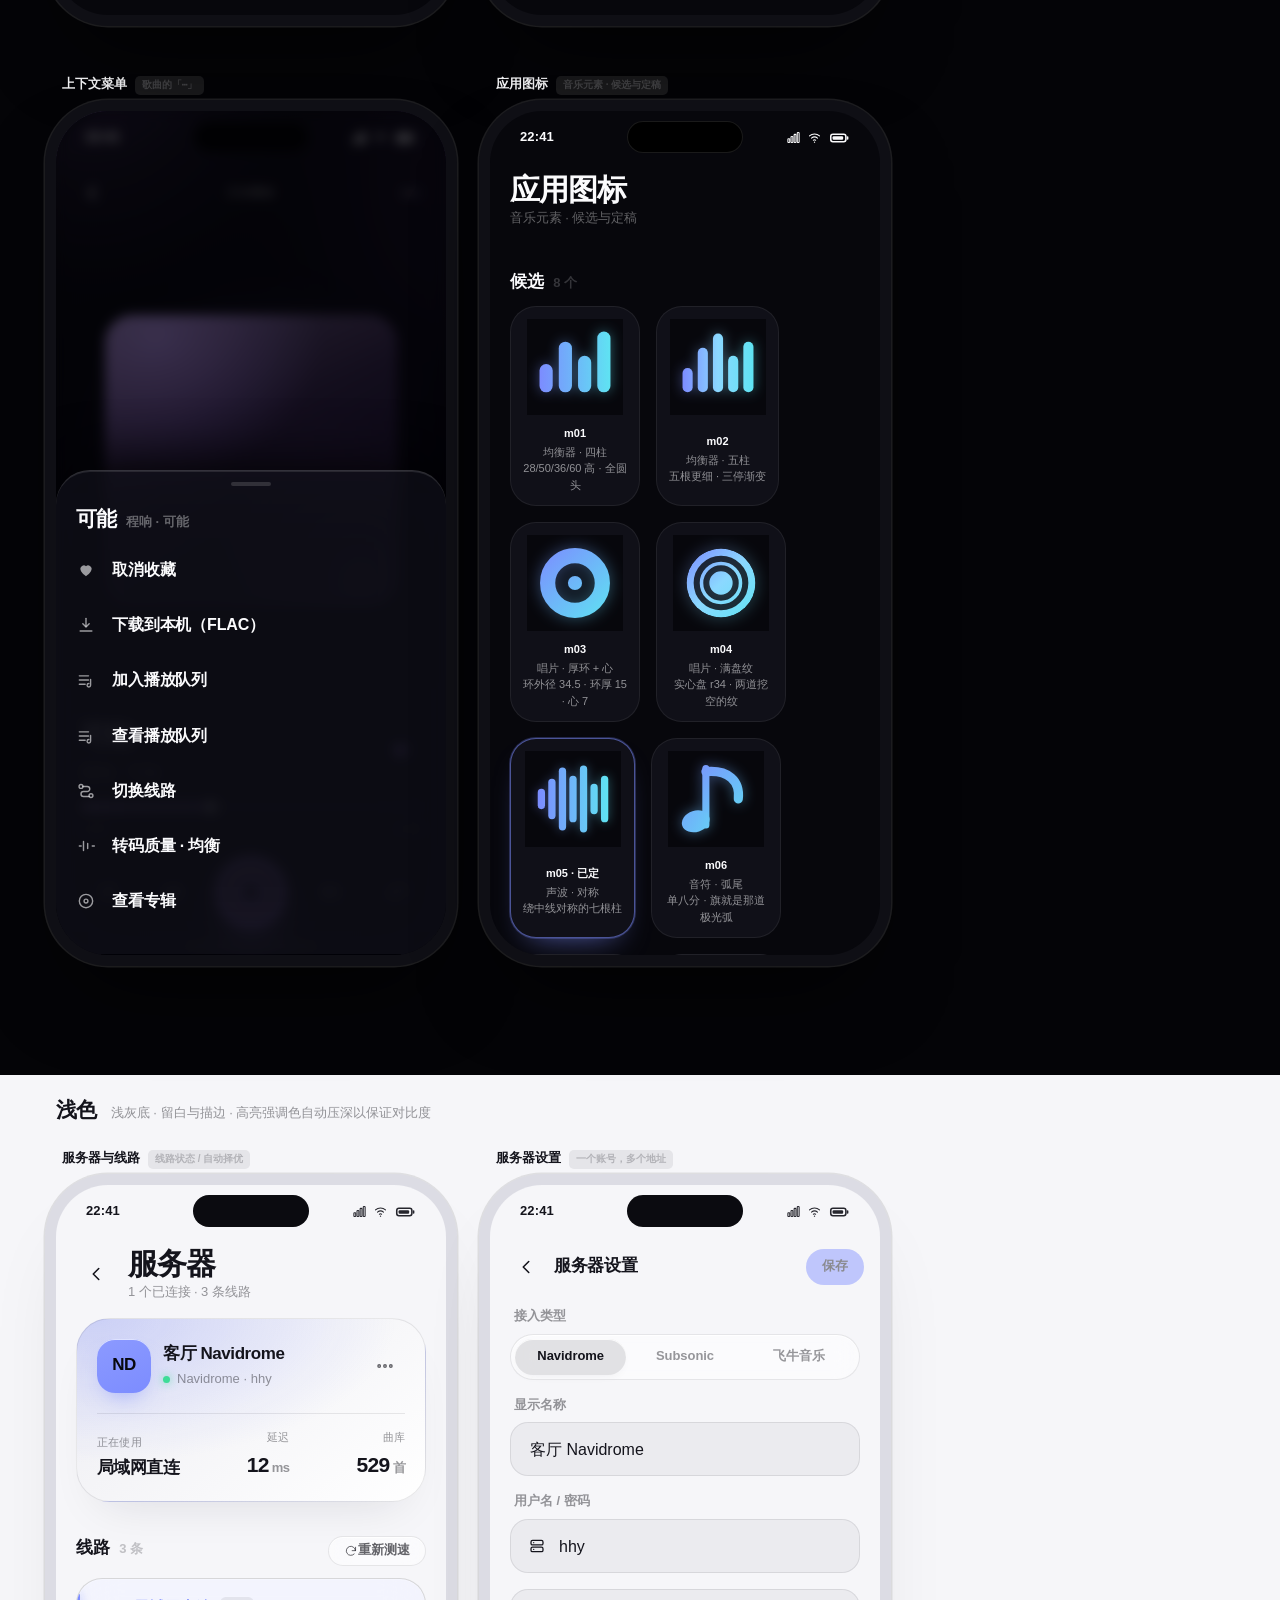
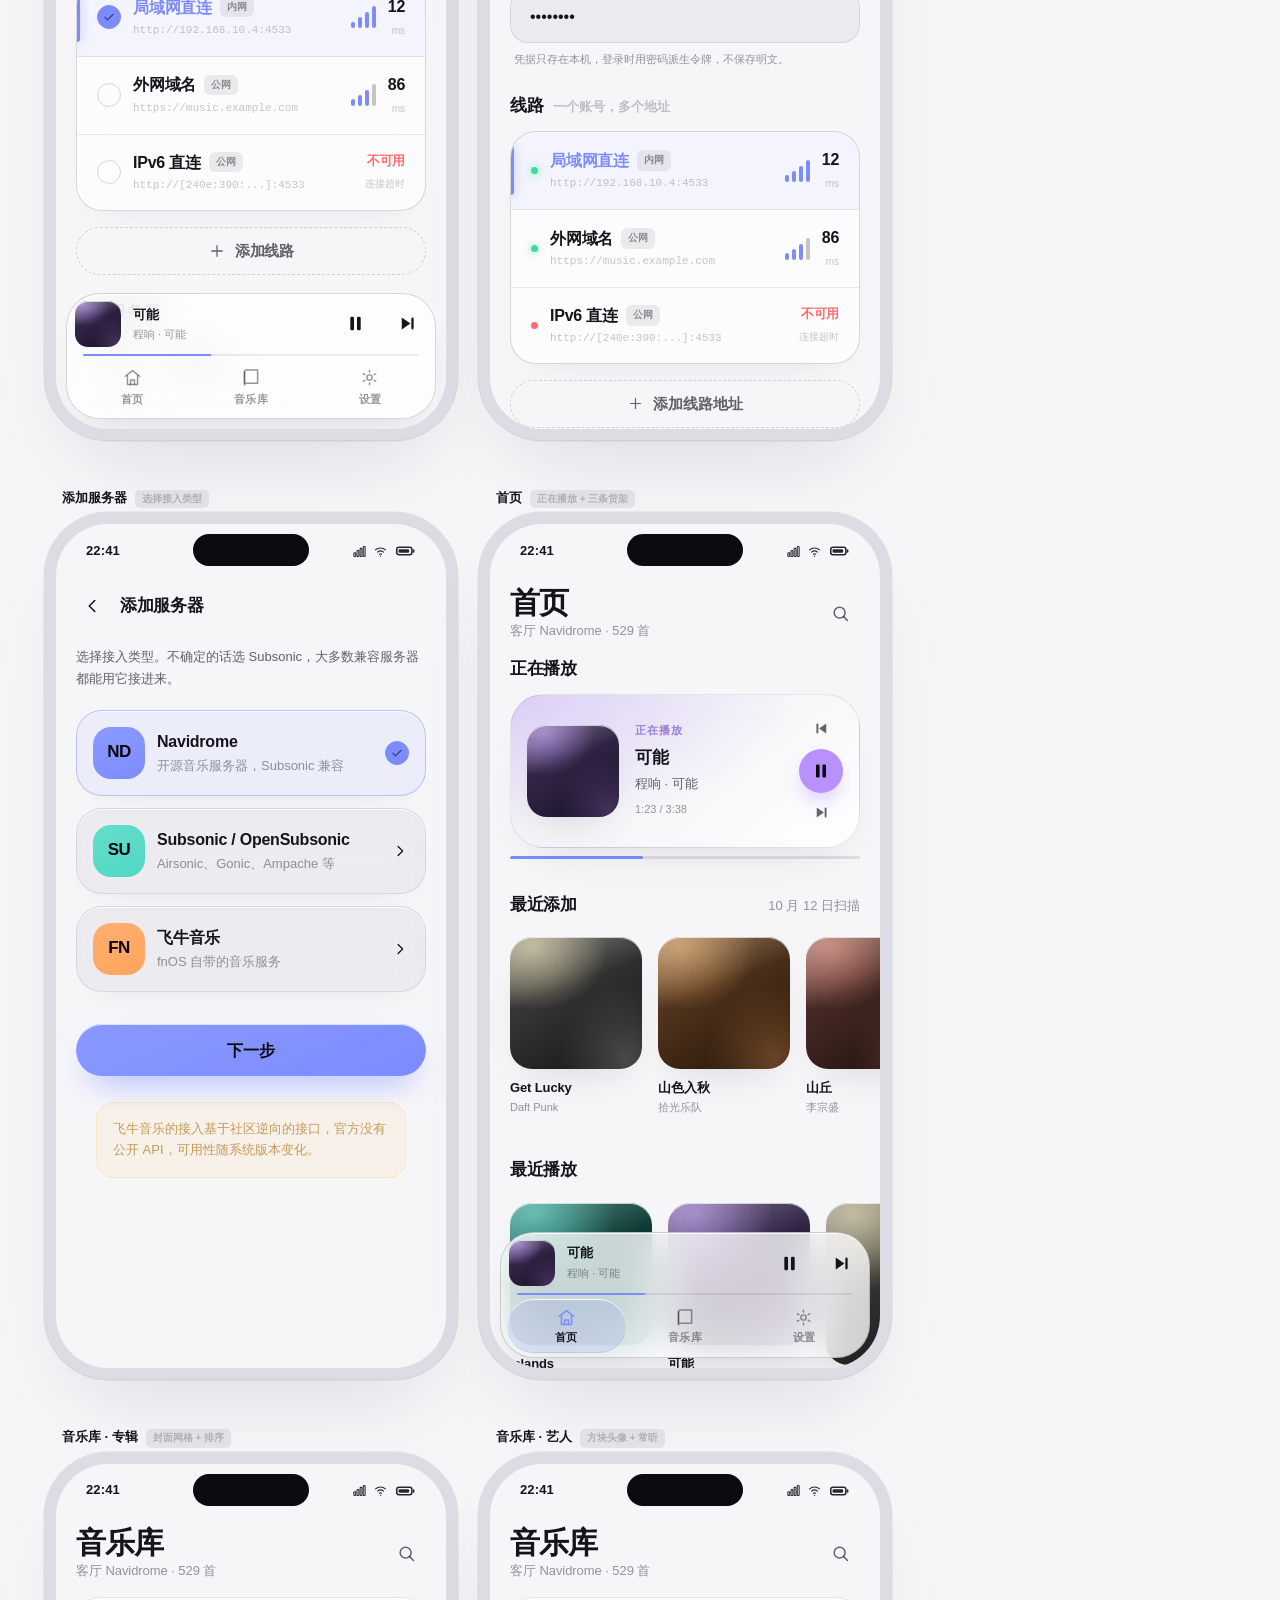
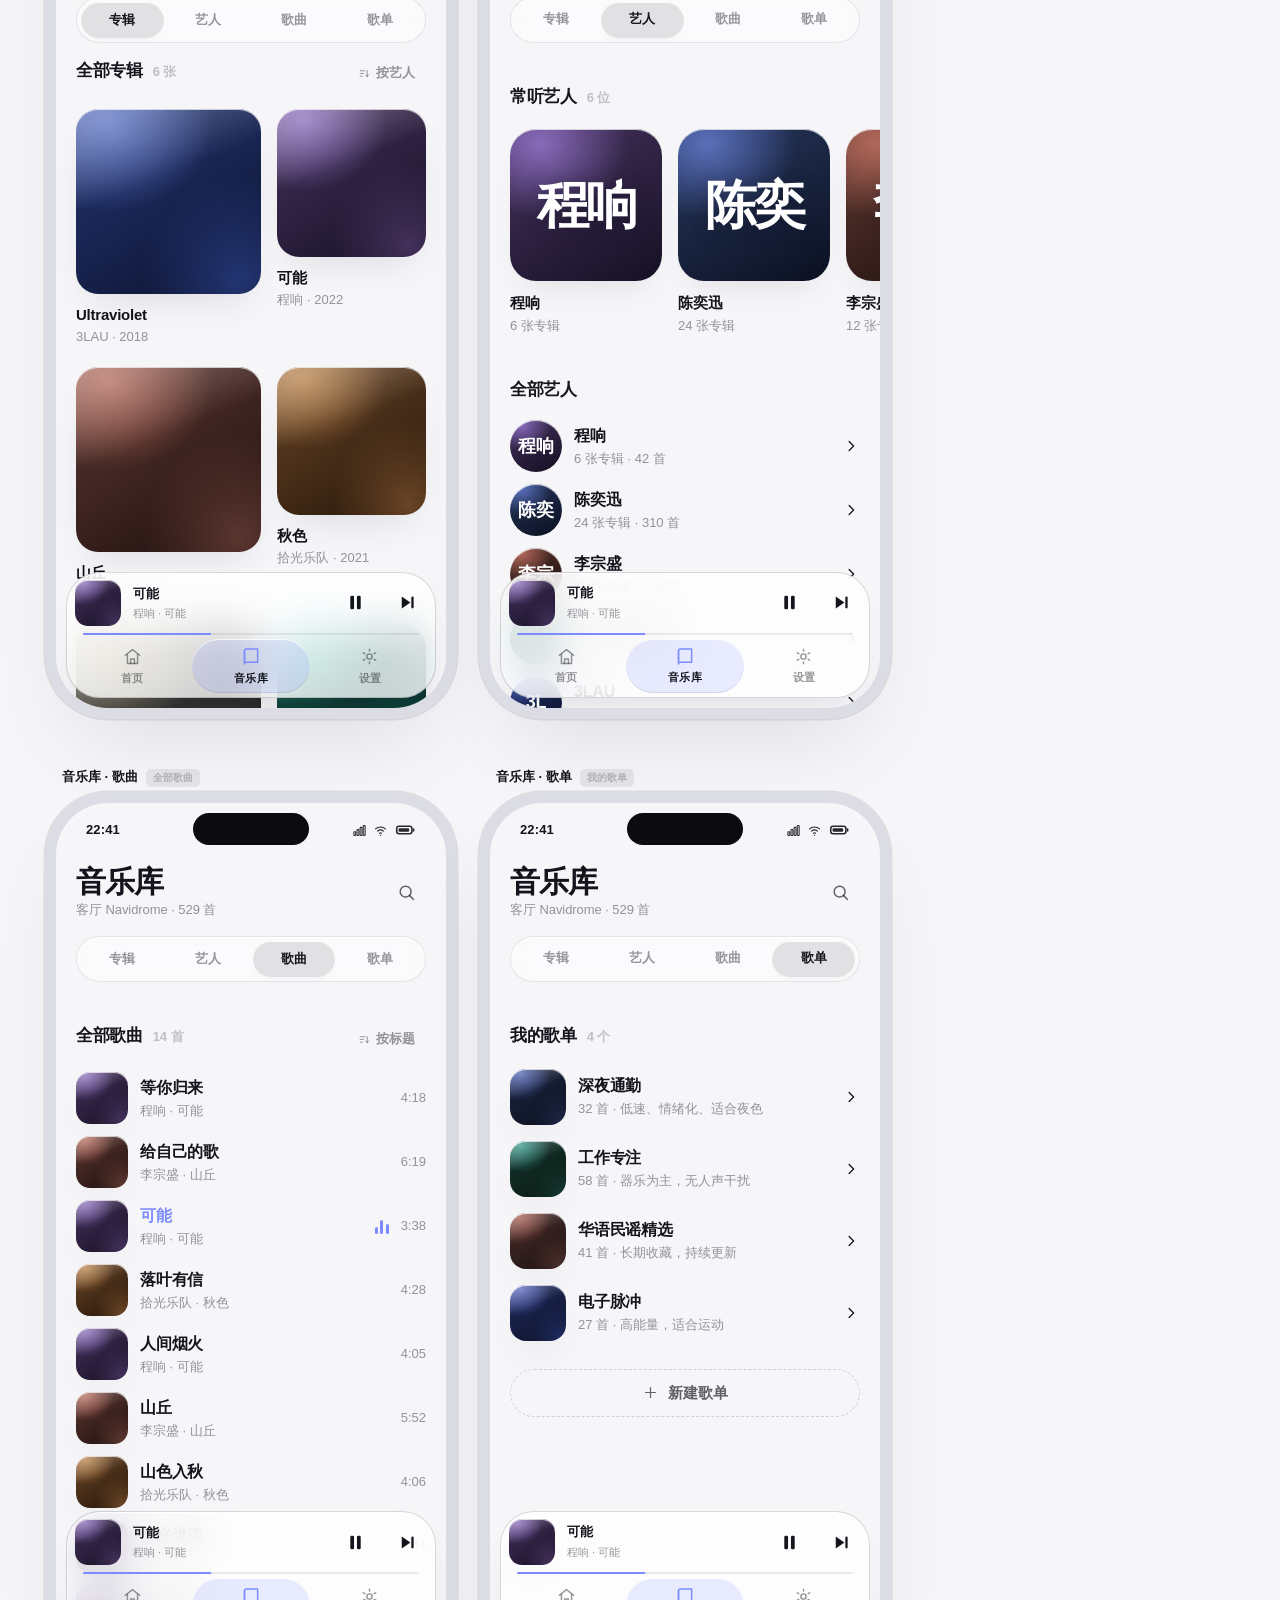
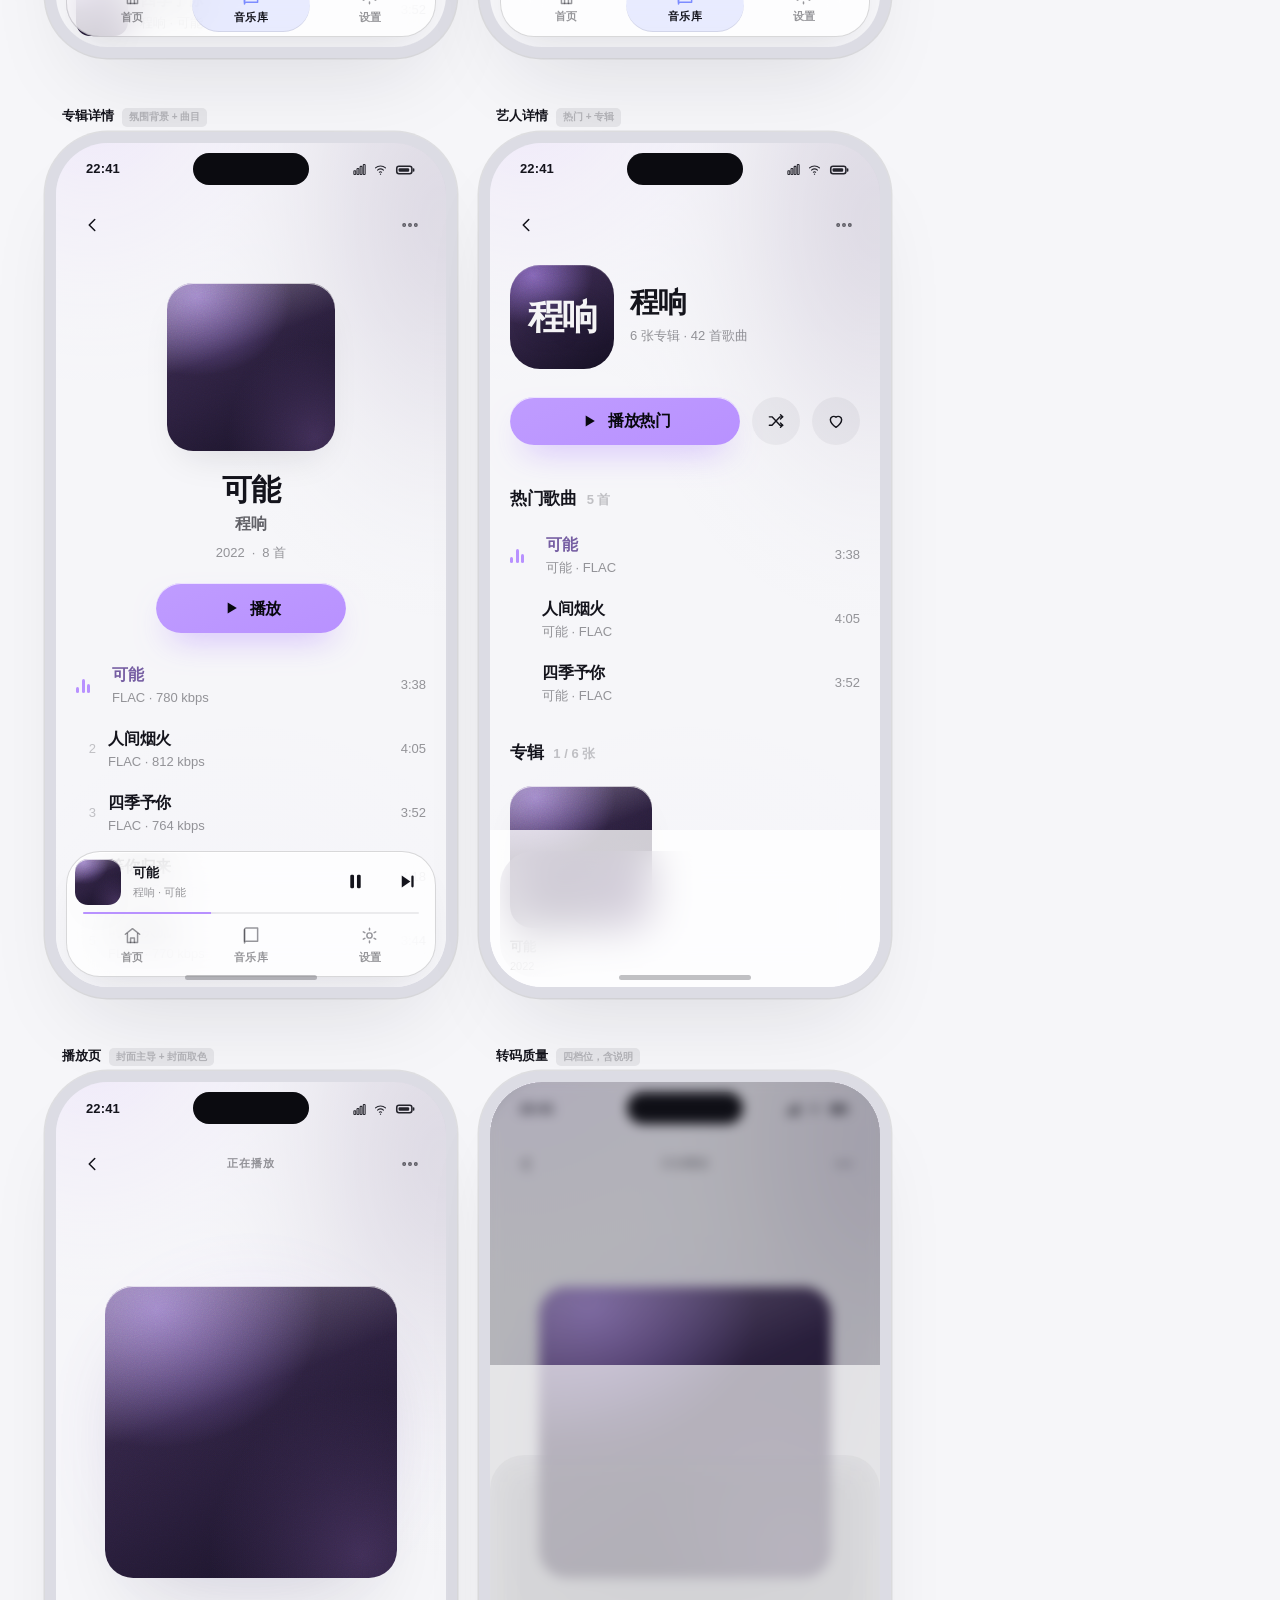
==== commit ce45cd5e: "补齐历史:1.0.15 → 1.0.30 之间的全部改动(远程此前未绑定) 仓库一直没绑远程,这一批改动压在本地没提交过。一次补齐,之后按「改完就提交并推送」 走。里面是三块:  **首页与导航**:" ====
--- a/prototype/index.html
+++ b/prototype/index.html
@@ -5,6 +5,11 @@
 <meta name="viewport" content="width=device-width, initial-scale=1">
 <title>Nordic · 原型设计板</title>
 <link rel="stylesheet" href="styles.css">
+<!-- 图标片段:候选 / 定稿 / 遮罩预览都从这一份取(由 tool/app_icon.py 生成) -->
+<script src="icon.js"></script>
+<!-- 页签那颗就是定稿那颗。挂 <link rel=icon> 得等 icon.js 先定义出 ICON_FAVICON,
+     所以在它后面插 —— 一个数据 URI,原型仍然零外链。 -->
+<script>document.head.insertAdjacentHTML('beforeend', `<link rel="icon" href="${ICON_FAVICON}">`);</script>
 </head>
 <!-- 设计板:所有屏并排铺开,一屏看全貌。要点击走链路请开 player.html -->
 <body data-mode="board">
--- a/prototype/styles.css
+++ b/prototype/styles.css
@@ -1,62 +1,181 @@
 /* ============================================================
    Nordic — 设计 token 与组件样式
-   手机竖屏原型。颜色 / 间距 / 圆角 / 字阶集中在此,
-   后续可直接翻译成 Flutter 主题。
+   ------------------------------------------------------------
+   视觉方向:封面驱动的沉浸式界面,深色 / 浅色两套。
+
+   两个主题共用同一份组件结构,差异全部落在 token 上:
+   深色靠光晕撑层次,浅色靠留白与描边;强调色始终从当前封面提取,
+   驱动光晕、进度条、选中态与按钮 —— 每张专辑给界面一套自己的气质。
+   所有 token 集中在 :root,后续可直接翻译成 Flutter 主题。
    ============================================================ */
 
 :root {
-  /* ---- 色板:近黑冷调底 ---- */
-  --bg:            #08090C;
-  --bg-elevated:   #0E1014;
-  --bg-raised:     #14171D;
-
-  --ink:           #F4F5F8;
-  --ink-secondary: #9AA1AE;
-  --ink-tertiary:  #646C7A;
-  --ink-disabled:  #3A404B;
-
-  --hairline:      rgba(244, 245, 248, 0.08);
-  --hairline-ink:  rgba(244, 245, 248, 0.16);
-
-  --surface-1:     rgba(244, 245, 248, 0.04);
-  --surface-2:     rgba(244, 245, 248, 0.07);
-  --surface-3:     rgba(244, 245, 248, 0.11);
-
-  /* ---- 动态强调色:实际使用时由封面主色驱动 ---- */
-  --accent:        #6E8BFF;
-  --accent-ink:    #0B0D14;
-
-  --ok:            #4ADE80;
-  --warn:          #FBBF24;
-  --bad:           #F87171;
-
-  /* ---- 圆角:两档 ---- */
-  --r-card:        16px;
-  --r-lg:          22px;
-  --r-pill:        999px;
+  color-scheme: dark;
+
+  /* ---- 底色:近黑,带一点冷紫,不是死黑 ---- */
+  --bg:      #07070C;
+  --bg-1:    #0C0C14;
+  --bg-2:    #13131D;
+  --bg-3:    #1C1C28;
+
+  /* ---- 文字 ---- */
+  --fg:      #FBFBFD;
+  --fg-2:    rgba(251, 251, 253, 0.60);
+  --fg-3:    rgba(251, 251, 253, 0.37);
+  --fg-4:    rgba(251, 251, 253, 0.19);
+
+  /* ---- 分隔与填充 ---- */
+  --line:    rgba(251, 251, 253, 0.085);
+  --line-2:  rgba(251, 251, 253, 0.15);
+  --fill-1:  rgba(251, 251, 253, 0.05);
+  --fill-2:  rgba(251, 251, 253, 0.09);
+  --fill-3:  rgba(251, 251, 253, 0.14);
+
+  /* ---- 动态强调色:运行时由封面主色覆盖 ---- */
+  --accent:      #7C8CFF;
+  --accent-ink:  #08080E;
+  /* 只给「用强调色画文字」的地方用:浅色下会被压深以保证对比度 */
+  --accent-safe: var(--accent);
+
+  /* ---- 材质:深色靠发光,浅色靠描边,所以这些必须走 token ---- */
+  --glow:    1;                          /* 光晕强度总闸,浅色下压到很低 */
+  --glass:   rgba(24, 24, 33, 0.80);     /* Dock / Tabbar 玻璃底 */
+  --glass-2: rgba(24, 24, 33, 0.55);     /* 次级玻璃(服务器卡等) */
+
+  /* ---- 磨砂玻璃 ----
+     一层材质,四处复用。底下的楼层越高越不透明,保证文字始终读得清。
+     模糊半径在浅色下要收一点 —— 浅底上大半径模糊会糊成一片,反而显脏。 */
+  --blur:      34px;                     /* 主模糊半径 */
+  --blur-sm:   18px;                     /* 薄玻璃(胶囊 / 输入框) */
+  --glass-3:   rgba(20, 20, 29, 0.62);   /* 面板玻璃:卡片 / 弹层 / 分段控件 */
+  --glass-4:   rgba(20, 20, 29, 0.42);   /* 更薄的玻璃:输入框 / 胶囊 */
+  --glass-sat: 1.8;                      /* 玻璃后的饱和度提升,否则会发灰 */
+  --glass-rim: rgba(255, 255, 255, 0.10);/* 玻璃上缘那道高光 */
+  --glass-sh:  rgba(0, 0, 0, 0.28);      /* 玻璃内阴影,做出厚度 */
+
+  --scrim:   rgba(3, 3, 6, 0.66);        /* 弹层遮罩 */
+  --shade:   rgba(7, 7, 12, 0.34);       /* 氛围背景压暗起点 */
+  --shade-2: rgba(7, 7, 12, 0.93);       /* 氛围背景压暗终点 */
+  --deck:    #040407;                    /* 设计板 / 交互外壳底色 */
+  --edge:    #0F0F15;                    /* 手机外框描边 */
+  --edge-2:  rgba(251, 251, 253, 0.10);
+  --island:  #000;
+  --hi:      rgba(255, 255, 255, 0.22);  /* 封面对角高光 */
+  --hi-2:    rgba(255, 255, 255, 0.02);
+  --rim:     rgba(255, 255, 255, 0.14);  /* 封面上缘内描边 */
+  --depth:   rgba(0, 0, 0, 0.90);        /* 投影 */
+  --depth-2: rgba(0, 0, 0, 0.65);
+  --mark:    rgba(255, 255, 255, 0.95);  /* 艺人头像/唱片首字 */
+  --mark-sh: rgba(0, 0, 0, 0.50);
+  --knob:    #FFFFFF;
+
+  --ok:   #3DDC97;
+  --warn: #FFC46B;
+  --bad:  #FF6B6B;
+
+  /* ---- 圆角 ---- */
+  --r-sm: 12px;
+  --r-md: 18px;
+  --r-lg: 26px;
+  --r-xl: 34px;
+  --r-full: 999px;
 
   /* ---- 间距 ---- */
-  --s-1: 4px;  --s-2: 8px;  --s-3: 12px; --s-4: 16px;
-  --s-5: 20px; --s-6: 24px; --s-7: 32px; --s-8: 40px;
+  --s1: 4px;  --s2: 8px;  --s3: 12px; --s4: 16px;
+  --s5: 20px; --s6: 26px; --s7: 34px; --s8: 44px;
 
   /* ---- 字阶 ---- */
-  --t-hero:   34px;
-  --t-title:  22px;
-  --t-body:   15px;
-  --t-label:  13px;
-  --t-caption:11px;
-
-  /* ---- 尺寸 ---- */
-  --row-h:       58px;
-  --cover-row:   50px;
-  --dock-h:      66px;
-  --tab-h:       54px;
-
-  --ease: cubic-bezier(0.22, 0.61, 0.36, 1);
-
-  /* ---- 封面占位(由 app.js 按曲目替换为渐变) ---- */
-  --c1: #2A2F3D; --c2: #141821;
-}
+  --fs-display: 38px;
+  --fs-h1:      30px;
+  --fs-h2:      21px;
+  --fs-h3:      17px;
+  --fs-lg:      16px;
+  --fs-md:      15px;
+  --fs-sm:      13px;
+  --fs-xs:      11px;
+
+  --ease:   cubic-bezier(0.22, 0.61, 0.36, 1);
+
+  /* ---- 封面占位:由 app.js 逐曲替换 ---- */
+  --c1: #2A2F3D;
+  --c2: #141821;
+
+  /* ---- 胶片颗粒:内联 SVG,不引外链 ---- */
+  --grain: url("data:image/svg+xml,%3Csvg xmlns='http://www.w3.org/2000/svg' width='140' height='140'%3E%3Cfilter id='n'%3E%3CfeTurbulence type='fractalNoise' baseFrequency='.85' numOctaves='4' stitchTiles='stitch'/%3E%3C/filter%3E%3Crect width='140' height='140' filter='url(%23n)'/%3E%3C/svg%3E");
+}
+
+/* ============================================================
+   浅色主题
+   ------------------------------------------------------------
+   同一套结构,换一副材质。深色下界面靠「发光」建立层次,
+   浅色下发光会脏,于是改成靠「留白 + 描边 + 极浅投影」建层次。
+   强调色依然由封面提供,浅底上自动压深一档以保证对比度
+   (见文末的 color-mix 兜底规则)。
+   ============================================================ */
+
+[data-theme="light"] {
+  color-scheme: light;
+
+  --bg:      #F6F6F9;
+  --bg-1:    #FFFFFF;
+  --bg-2:    #FFFFFF;
+  --bg-3:    #EDEDF2;
+
+  --fg:      #14141C;
+  --fg-2:    rgba(20, 20, 28, 0.66);
+  --fg-3:    rgba(20, 20, 28, 0.44);
+  --fg-4:    rgba(20, 20, 28, 0.24);
+
+  --line:    rgba(20, 20, 28, 0.09);
+  --line-2:  rgba(20, 20, 28, 0.16);
+  --fill-1:  rgba(20, 20, 28, 0.045);
+  --fill-2:  rgba(20, 20, 28, 0.075);
+  --fill-3:  rgba(20, 20, 28, 0.11);
+
+  --glow:    0.14;                       /* 发光几乎关掉,只留一点温度 */
+  --glass:   rgba(255, 255, 255, 0.78);
+  --glass-2: rgba(255, 255, 255, 0.58);
+
+  /* 浅色下的玻璃:更白、更薄,模糊半径收到一半 —— 浅底上大半径会糊成一片 */
+  --blur:      20px;
+  --blur-sm:   12px;
+  --glass-3:   rgba(255, 255, 255, 0.66);
+  --glass-4:   rgba(255, 255, 255, 0.50);
+  --glass-sat: 1.5;
+  --glass-rim: rgba(255, 255, 255, 0.85);
+  --glass-sh:  rgba(20, 22, 40, 0.10);
+
+  --scrim:   rgba(28, 28, 38, 0.30);
+  --shade:   rgba(246, 246, 249, 0.52);
+  --shade-2: rgba(246, 246, 249, 0.95);
+  --deck:    #E8E8EE;
+  --edge:    #DCDCE4;
+  --edge-2:  rgba(20, 20, 28, 0.10);
+  --island:  #0B0B10;                    /* 灵动岛在浅色下仍是黑,才读得出是手机 */
+  --rim:     rgba(255, 255, 255, 0.72);
+  --depth:   rgba(20, 22, 40, 0.13);
+  --depth-2: rgba(20, 22, 40, 0.09);
+  --knob:    #FFFFFF;
+
+  /* 封面高光:浅色下白高光会糊成一片,换成一层薄雾 */
+  --hi:      rgba(255, 255, 255, 0.30);
+  --hi-2:    rgba(20, 20, 28, 0.05);
+  --mark:    #FFFFFF;
+  --mark-sh: rgba(20, 22, 40, 0.35);
+
+  /* 封面占位默认值也跟着换(未被 app.js 覆盖时用) */
+  --c1: #E2E5EE;
+  --c2: #C9CEDC;
+}
+
+/* 浅色下:Home 指示条不能再用白色 */
+[data-theme="light"] .home-ind { background: rgba(20, 20, 28, 0.26); }
+[data-theme="light"] .statusbar svg { opacity: 0.92; }
+
+/* color 是继承属性,而它只在 body 上声明过一次 —— 于是嵌在深色文档里的浅色区块
+   (设计板的两段就是这样并排的)继承到的仍是白字:token 换了,已经算好的颜色没换。
+   凡是自带 data-theme 的容器,都把文字色就地重算一遍。 */
+[data-theme] { color: var(--fg); }
 
 /* ============================================================
    基础
@@ -67,19 +186,21 @@
 html, body {
   margin: 0;
   padding: 0;
-  background: #050608;
-  color: var(--ink);
+  background: var(--deck);
+  color: var(--fg);
   font-family: -apple-system, BlinkMacSystemFont, "Segoe UI Variable Display",
-               "Segoe UI", "PingFang SC", "Microsoft YaHei UI",
-               "Microsoft YaHei", "Noto Sans SC", Roboto, sans-serif;
-  font-size: var(--t-body);
+               "Segoe UI", "PingFang SC", "HarmonyOS Sans SC",
+               "Microsoft YaHei UI", "Microsoft YaHei", "Noto Sans SC", Roboto, sans-serif;
+  font-size: var(--fs-md);
+  line-height: 1.45;
   -webkit-font-smoothing: antialiased;
   text-rendering: optimizeLegibility;
 }
 
-button { font: inherit; color: inherit; background: none; border: 0; cursor: pointer; }
+button { font: inherit; color: inherit; background: none; border: 0; cursor: pointer; padding: 0; }
 input  { font: inherit; color: inherit; }
 ul { margin: 0; padding: 0; list-style: none; }
+h1, h2, h3, h4 { margin: 0; font-weight: 680; }
 
 ::-webkit-scrollbar { width: 0; height: 0; }
 
@@ -92,168 +213,356 @@
   width: 390px;
   height: 844px;
   flex: 0 0 auto;
+  border-radius: 52px;
   background: var(--bg);
-  border-radius: 44px;
   overflow: hidden;
   display: flex;
   flex-direction: column;
-  border: 1px solid rgba(244, 245, 248, 0.09);
-  box-shadow: 0 30px 80px rgba(0, 0, 0, 0.6), 0 0 0 10px #16181D,
-              0 0 0 11px rgba(244, 245, 248, 0.06);
   isolation: isolate;
-}
-
-/* 设计板 */
-.board {
-  display: flex;
-  gap: 46px;
-  padding: 40px 62px 96px;
-  align-items: flex-start;
-  overflow-x: auto;
-  min-height: 100vh;
-}
-.board-col {
-  display: flex;
-  flex-direction: column;
-  gap: 18px;
+  box-shadow:
+    0 0 0 11px var(--edge),
+    0 0 0 12.5px var(--edge-2),
+    0 44px 90px -26px var(--depth);
+}
+
+/* 灵动岛 —— 让每一屏都明确读作「手机页面」 */
+.island {
+  position: absolute;
+  top: 10px; left: 50%;
+  transform: translateX(-50%);
+  width: 116px; height: 32px;
+  border-radius: var(--r-full);
+  background: var(--island);
+  z-index: 30;
+  box-shadow: inset 0 0 0 1px var(--edge-2);
+}
+
+/* 底部 Home 指示条(沉浸式页面用) */
+.home-ind {
+  position: absolute;
+  bottom: 7px; left: 50%;
+  transform: translateX(-50%);
+  width: 132px; height: 5px;
+  border-radius: 3px;
+  background: var(--edge-2);
+  z-index: 26;
+  pointer-events: none;
+}
+
+/* ============================================================
+   状态栏
+   ============================================================ */
+
+.statusbar {
   flex: 0 0 auto;
-}
-.frame-label {
-  font-size: var(--t-label);
-  color: var(--ink-secondary);
-  letter-spacing: 0.02em;
-  padding-left: 4px;
-}
-.frame-label b { color: var(--ink); font-weight: 600; }
-
-/* ============================================================
-   状态栏
-   ============================================================ */
-
-.statusbar {
-  height: 46px;
-  flex: 0 0 auto;
+  height: 54px;
   display: flex;
   align-items: center;
   justify-content: space-between;
-  padding: 0 var(--s-6);
-  font-size: var(--t-label);
-  font-weight: 600;
-  color: var(--ink);
-}
-.statusbar .sb-right { display: flex; align-items: center; gap: 6px; }
+  padding: 0 30px;
+  font-size: var(--fs-sm);
+  font-weight: 640;
+  letter-spacing: 0.01em;
+  position: relative;
+  z-index: 20;
+}
+.statusbar .sb-right { display: flex; align-items: center; gap: 6px; color: var(--fg); }
 .statusbar svg { display: block; }
 
 /* ============================================================
-   通用布局件
+   磨砂玻璃材质
+   ------------------------------------------------------------
+   一个基类 + 三档厚薄,所有「浮在内容之上」的表面都从这儿取。
+   做法:半透明底 + backdrop-filter 模糊身后 + 上缘一道高光内描边。
+   那道高光是玻璃感的关键 —— 没有它,半透明色块只会读成「一块灰」。
+   ============================================================ */
+
+.glass,
+.glass-panel,
+.glass-thin {
+  position: relative;
+  -webkit-backdrop-filter: blur(var(--blur)) saturate(var(--glass-sat));
+  backdrop-filter: blur(var(--blur)) saturate(var(--glass-sat));
+}
+
+/* 面板玻璃:卡片 / 弹层 / 分段控件 —— 底下的内容透得最少,文字最稳 */
+.glass-panel {
+  background: var(--glass-3);
+  border: 1px solid var(--line-2);
+  box-shadow:
+    inset 0 1px 0 var(--glass-rim),
+    inset 0 0 0 0.5px var(--glass-sh),
+    0 18px 40px -24px var(--depth);
+}
+
+/* 薄玻璃:输入框 / 筛选胶囊 —— 能透出较多背景,但不承载长文本 */
+.glass-thin {
+  background: var(--glass-4);
+  border: 1px solid var(--line);
+  -webkit-backdrop-filter: blur(var(--blur-sm)) saturate(var(--glass-sat));
+  backdrop-filter: blur(var(--blur-sm)) saturate(var(--glass-sat));
+  box-shadow: inset 0 1px 0 var(--glass-rim);
+}
+
+/* 顶栏玻璃:滚动时压住下面的内容 */
+.appbar.glass {
+  background: var(--glass-3);
+  border-bottom: 1px solid var(--line);
+  box-shadow: inset 0 1px 0 var(--glass-rim);
+  -webkit-backdrop-filter: blur(var(--blur)) saturate(var(--glass-sat));
+  backdrop-filter: blur(var(--blur)) saturate(var(--glass-sat));
+}
+
+/* ============================================================
+   布局骨架
    ============================================================ */
 
 .screen {
+  position: relative;
   flex: 1 1 auto;
   display: flex;
   flex-direction: column;
   min-height: 0;
-}
-
+  /* 切页/切 tab 的淡入 —— 与底部悬浮 tab 的胶囊同一套缓动(220ms / --ease)。
+     真机上由 Flutter 侧的 FadeTransition 实现,这里只是原型对齐。 */
+  animation: screen-in 0.22s var(--ease) both;
+}
+
+@keyframes screen-in {
+  from { opacity: 0; }
+  to   { opacity: 1; }
+}
+
+.scroll {
+  flex: 1 1 auto;
+  overflow-y: auto;
+  overscroll-behavior: contain;
+  position: relative;
+  z-index: 1;
+}
+.pad { padding: 0 var(--s6); }
+
+/* 大标题栏 —— 取代旧的居中窄标题 */
 .appbar {
   flex: 0 0 auto;
-  height: 52px;
   display: flex;
   align-items: center;
-  gap: var(--s-3);
-  padding: 0 var(--s-5);
-}
-.appbar .title { font-size: var(--t-title); font-weight: 640; letter-spacing: -0.01em; }
+  gap: var(--s3);
+  padding: var(--s2) var(--s5) var(--s4);
+  position: relative;
+  z-index: 5;
+  min-height: 56px;
+}
+.appbar .h1 {
+  font-size: var(--fs-h1);
+  font-weight: 720;
+  letter-spacing: -0.035em;
+  line-height: 1.1;
+}
+.appbar .sub {
+  font-size: var(--fs-sm);
+  color: var(--fg-3);
+  margin-top: 3px;
+  letter-spacing: -0.005em;
+}
 .appbar .spacer { flex: 1 1 auto; }
 
-.scroll { flex: 1 1 auto; overflow-y: auto; overscroll-behavior: contain; }
-.pad { padding: 0 var(--s-5); }
+/* 次级页面标题栏(带返回) */
+.appbar.nav { min-height: 52px; padding: var(--s2) var(--s4) var(--s3); gap: var(--s2); }
+.appbar.nav .h1 { font-size: var(--fs-h3); font-weight: 660; letter-spacing: -0.015em; }
 
 .icon-btn {
-  width: 38px; height: 38px;
+  width: 40px; height: 40px;
   flex: 0 0 auto;
   display: grid; place-items: center;
-  border-radius: var(--r-pill);
-  color: var(--ink);
-  transition: background 0.16s var(--ease);
-}
-.icon-btn:hover { background: var(--surface-2); }
-.icon-btn.quiet { color: var(--ink-secondary); }
-
-.text-btn {
-  height: 34px; padding: 0 14px;
-  border-radius: var(--r-pill);
-  font-size: var(--t-label); font-weight: 600;
-  display: inline-flex; align-items: center; gap: 6px;
-  transition: background 0.16s var(--ease);
-}
-.text-btn.ghost { color: var(--ink-secondary); }
-.text-btn.ghost:hover { background: var(--surface-2); color: var(--ink); }
-.text-btn.solid { background: var(--accent); color: var(--accent-ink); }
-.text-btn.solid:hover { filter: brightness(1.08); }
-
-.btn-primary {
-  width: 100%; height: 50px;
-  border-radius: 14px;
-  background: var(--accent); color: var(--accent-ink);
-  font-size: var(--t-body); font-weight: 650;
-  display: flex; align-items: center; justify-content: center; gap: 8px;
-  transition: filter 0.16s var(--ease), transform 0.12s var(--ease);
-}
-.btn-primary:active { transform: scale(0.985); }
-
+  border-radius: var(--r-full);
+  color: var(--fg);
+  transition: background 0.18s var(--ease), color 0.18s var(--ease), transform 0.12s var(--ease);
+}
+.icon-btn:hover { background: var(--fill-2); }
+.icon-btn:active { transform: scale(0.92); }
+.icon-btn.quiet { color: var(--fg-2); }
+.icon-btn.quiet:hover { color: var(--fg); }
+.icon-btn.halo { background: var(--fill-1); }
+
+/* ============================================================
+   章节标题(取代全大写字母间距的旧式分组标签)
+   ============================================================ */
+
+.section {
+  display: flex;
+  align-items: baseline;
+  gap: 10px;
+  padding: var(--s6) var(--s5) var(--s3);
+}
+.section h2 {
+  font-size: var(--fs-h3);
+  font-weight: 700;
+  letter-spacing: -0.02em;
+}
+.section .trail {
+  margin-left: auto;
+  font-size: var(--fs-sm);
+  color: var(--fg-3);
+  display: flex;
+  align-items: center;
+  gap: 5px;
+}
+.section .count { font-size: var(--fs-sm); color: var(--fg-4); font-weight: 600; }
+
+/* 排序入口 —— 挂在章节头右侧,顺带说明「这一栏按什么排」。
+   做成安静的文字按钮而不是又一颗胶囊:它不是状态显示,再多一颗胶囊会把
+   章节头压重。(档位那颗之所以是胶囊,是因为它同时报着当前码率。) */
+.sort-btn {
+  margin-left: auto;
+  align-self: center;
+  display: inline-flex; align-items: center; gap: 5px;
+  height: 30px; padding: 0 10px 0 8px;
+  border-radius: var(--r-full);
+  border: 1px solid transparent;
+  background: none;
+  font-size: var(--fs-sm); font-weight: 640;
+  color: var(--fg-3);
+  transition: color 0.18s var(--ease), background 0.18s var(--ease), border-color 0.18s var(--ease);
+}
+.sort-btn:hover { color: var(--fg); background: var(--fill-1); border-color: var(--line); }
+
+.section .chip, .section .pill-btn { align-self: center; }
+
+.divider { height: 1px; background: var(--line); margin: 0 var(--s5); }
+
+/* 通用弹性伸缩 */
+.grow { flex: 1 1 auto; min-width: 0; }
+
+/* 勾选圆点:全局一份,线路 / 质量 / 设置共用 */
+.tick {
+  width: 24px; height: 24px; flex: 0 0 auto;
+  border-radius: var(--r-full);
+  display: grid; place-items: center;
+  border: 1.6px solid var(--line-2);
+  color: transparent;
+  transition: background 0.18s var(--ease), border-color 0.18s var(--ease);
+}
+.tick.on { background: var(--accent); border-color: var(--accent); color: var(--accent-ink); }
+
+/* ============================================================
+   按钮
+   ============================================================ */
+
+.btn {
+  height: 52px;
+  border-radius: var(--r-full);
+  display: inline-flex; align-items: center; justify-content: center; gap: 9px;
+  font-size: var(--fs-lg); font-weight: 660;
+  letter-spacing: -0.01em;
+  transition: transform 0.14s var(--ease), filter 0.18s var(--ease);
+}
+.btn:active { transform: scale(0.975); }
+.btn.primary {
+  width: 100%;
+  background: linear-gradient(158deg,
+              color-mix(in srgb, var(--accent) 90%, #fff), var(--accent));
+  color: var(--accent-ink);
+  box-shadow: 0 16px 34px -14px color-mix(in srgb, var(--accent) 75%, transparent),
+              inset 0 1px 0 var(--rim);
+}
+.btn.ghost {
+  width: 100%;
+  border: 1px dashed var(--line-2);
+  color: var(--fg-2);
+  font-size: var(--fs-md);
+  font-weight: 620;
+}
+.btn.ghost:hover { background: var(--fill-1); color: var(--fg); }
+
+.pill-btn {
+  height: 36px; padding: 0 16px;
+  border-radius: var(--r-full);
+  display: inline-flex; align-items: center; gap: 7px;
+  font-size: var(--fs-sm); font-weight: 640;
+  background: var(--fill-2);
+  color: var(--fg-2);
+  transition: background 0.18s var(--ease), color 0.18s var(--ease);
+}
+.pill-btn:hover { background: var(--fill-3); color: var(--fg); }
+.pill-btn.solid { background: var(--accent); color: var(--accent-ink); }
+
+/* 分段控件 */
 .segmented {
-  display: flex; gap: 4px;
+  display: flex; gap: 3px;
   padding: 4px;
-  background: var(--surface-1);
-  border-radius: var(--r-pill);
+  background: var(--glass-4);
+  -webkit-backdrop-filter: blur(var(--blur-sm)) saturate(var(--glass-sat));
+  backdrop-filter: blur(var(--blur-sm)) saturate(var(--glass-sat));
+  border-radius: var(--r-full);
+  border: 1px solid var(--line);
+  box-shadow: inset 0 1px 0 var(--glass-rim);
 }
 .segmented button {
   flex: 1 1 0;
-  height: 32px;
-  border-radius: var(--r-pill);
-  font-size: var(--t-label); font-weight: 600;
-  color: var(--ink-secondary);
-  transition: background 0.18s var(--ease), color 0.18s var(--ease);
-}
-.segmented button[aria-selected="true"] { background: var(--surface-3); color: var(--ink); }
-
-.field { display: flex; flex-direction: column; gap: 7px; }
-.field > label { font-size: var(--t-label); font-weight: 600; color: var(--ink-secondary); }
+  height: 36px;
+  border-radius: var(--r-full);
+  font-size: var(--fs-sm); font-weight: 650;
+  color: var(--fg-3);
+  letter-spacing: -0.005em;
+  transition: background 0.2s var(--ease), color 0.2s var(--ease);
+}
+/* 选中那块做成实心玻璃片,浮在轨道上 —— 分段控件的「滑块」感 */
+.segmented button[aria-selected="true"] {
+  background: var(--fill-3);
+  color: var(--fg);
+  box-shadow:
+    inset 0 1px 0 var(--glass-rim),
+    0 4px 12px -6px var(--depth-2);
+}
+
+/* ============================================================
+   表单
+   ============================================================ */
+
+.field { display: flex; flex-direction: column; gap: 8px; }
+.field > label {
+  font-size: var(--fs-sm); font-weight: 640; color: var(--fg-3);
+  padding-left: 4px;
+}
 .field .input {
-  height: 48px;
-  display: flex; align-items: center; gap: 10px;
-  padding: 0 14px;
-  background: var(--surface-1);
-  border: 1px solid var(--hairline);
-  border-radius: 13px;
-  transition: border-color 0.16s var(--ease), background 0.16s var(--ease);
+  height: 54px;
+  display: flex; align-items: center; gap: 11px;
+  padding: 0 17px;
+  background: var(--fill-1);
+  border: 1px solid var(--line);
+  border-radius: var(--r-md);
+  transition: border-color 0.2s var(--ease), background 0.2s var(--ease);
 }
 .field .input:focus-within {
-  border-color: color-mix(in srgb, var(--accent) 60%, transparent);
-  background: var(--surface-2);
+  border-color: color-mix(in srgb, var(--accent) 62%, transparent);
+  background: var(--fill-2);
 }
 .field .input input {
   flex: 1 1 auto; min-width: 0;
   background: none; border: 0; outline: 0;
-  font-size: var(--t-body);
-}
-.field .input input::placeholder { color: var(--ink-tertiary); }
-.field .hint { font-size: var(--t-caption); color: var(--ink-tertiary); }
+  font-size: var(--fs-lg);
+}
+.field .input input::placeholder { color: var(--fg-4); }
+.field .hint { font-size: var(--fs-xs); color: var(--fg-3); padding-left: 4px; line-height: 1.55; }
+
+/* ============================================================
+   卡片
+   ============================================================ */
 
 .card {
-  background: var(--surface-1);
-  border: 1px solid var(--hairline);
-  border-radius: var(--r-card);
+  background: var(--glass-3);
+  -webkit-backdrop-filter: blur(var(--blur)) saturate(var(--glass-sat));
+  backdrop-filter: blur(var(--blur)) saturate(var(--glass-sat));
+  border: 1px solid var(--line-2);
+  border-radius: var(--r-lg);
+  box-shadow:
+    inset 0 1px 0 var(--glass-rim),
+    0 16px 36px -26px var(--depth);
   overflow: hidden;
 }
-.group-label {
-  font-size: var(--t-label); font-weight: 650;
-  color: var(--ink-tertiary);
-  text-transform: uppercase; letter-spacing: 0.08em;
-  padding: var(--s-6) var(--s-5) var(--s-3);
-}
-.divider { height: 1px; background: var(--hairline); margin: 0 var(--s-5); }
+/* 卡片本身就是玻璃,flat 只是去掉投影 */
+.card.flat { box-shadow: inset 0 1px 0 var(--glass-rim); }
 
 /* ============================================================
    封面
@@ -262,211 +571,604 @@
 .cover {
   position: relative;
   flex: 0 0 auto;
-  border-radius: var(--r-card);
   overflow: hidden;
-  background: linear-gradient(142deg, var(--c1), var(--c2));
-  box-shadow: 0 8px 26px rgba(0, 0, 0, 0.5);
-}
+  border-radius: var(--r-md);
+  background-color: var(--c2);
+  background-image:
+    radial-gradient(88% 74% at 18% 8%,
+      color-mix(in srgb, var(--accent) 62%, transparent), transparent 64%),
+    radial-gradient(84% 92% at 88% 92%,
+      color-mix(in srgb, var(--c1) 92%, transparent), transparent 62%),
+    linear-gradient(148deg, var(--c1), var(--c2));
+  box-shadow: 0 18px 38px -16px var(--depth),
+              inset 0 1px 0 var(--rim);
+}
+/* 斜向高光 */
+.cover::before {
+  content: "";
+  position: absolute; inset: 0;
+  background: linear-gradient(158deg,
+    var(--hi), var(--hi-2) 40%, transparent 60%);
+  pointer-events: none;
+}
+/* 胶片颗粒 */
 .cover::after {
   content: "";
   position: absolute; inset: 0;
-  background: linear-gradient(150deg, rgba(255,255,255,0.15), rgba(255,255,255,0) 46%);
+  background-image: var(--grain);
+  opacity: 0.17;
+  mix-blend-mode: overlay;
   pointer-events: none;
 }
 .cover.sq { aspect-ratio: 1 / 1; }
-.cover .cover-mark {
-  position: absolute;
-  left: 11%; bottom: 8%;
-  font-size: 30px; font-weight: 700;
+
+/* 封面目前是纯渐变占位,不放文字;真实封面接入时在这里铺一张图。 */
+/* ============================================================
+   列表行
+   ============================================================ */
+
+.row {
+  display: flex; align-items: center; gap: var(--s3);
+  height: 64px;
+  padding: 0 var(--s5);
+  transition: background 0.16s var(--ease);
+}
+.row:hover { background: var(--fill-1); }
+.row .grow { flex: 1 1 auto; min-width: 0; }
+.row .line1 {
+  font-size: var(--fs-lg); font-weight: 600;
+  letter-spacing: -0.012em;
+  white-space: nowrap; overflow: hidden; text-overflow: ellipsis;
+}
+.row .line2 {
+  font-size: var(--fs-sm); color: var(--fg-3);
+  white-space: nowrap; overflow: hidden; text-overflow: ellipsis;
+  margin-top: 3px;
+}
+.row .trail {
+  flex: 0 0 auto; color: var(--fg-3);
+  font-size: var(--fs-sm); font-variant-numeric: tabular-nums;
+}
+.row .cover { width: 52px; height: 52px; border-radius: 14px; }
+.row.playing .line1 { color: var(--accent-safe); }
+
+/* 正在播放的跳动条 */
+.bars { display: flex; align-items: flex-end; gap: 2.5px; height: 15px; flex: 0 0 auto; }
+.bars i {
+  width: 3px; border-radius: 2px; background: var(--accent);
+  animation: eq 1.05s ease-in-out infinite;
+}
+.bars i:nth-child(1) { height: 42%; animation-delay: -0.42s; }
+.bars i:nth-child(2) { height: 92%; animation-delay: -0.9s; }
+.bars i:nth-child(3) { height: 62%; animation-delay: -0.15s; }
+@keyframes eq { 0%, 100% { transform: scaleY(0.42); } 50% { transform: scaleY(1); } }
+
+/* 艺人首字母块 */
+.avatar {
+  width: 52px; height: 52px;
+  flex: 0 0 auto;
+  border-radius: var(--r-full);
+  display: grid; place-items: center;
+  font-size: 18px; font-weight: 700;
   letter-spacing: -0.02em;
-  color: rgba(255, 255, 255, 0.94);
-  text-shadow: 0 2px 12px rgba(0, 0, 0, 0.45);
+  color: var(--mark);
+  overflow: hidden;
+  box-shadow: inset 0 1px 0 var(--rim);
 }
 
 /* ============================================================
    音乐库
    ============================================================ */
 
+/* 大封面双列网格 */
 .grid-covers {
   display: grid;
   grid-template-columns: 1fr 1fr;
-  gap: var(--s-4);
-  padding: var(--s-4) var(--s-5) var(--s-6);
-}
-.album-tile { display: flex; flex-direction: column; gap: 9px; }
+  gap: var(--s5) var(--s4);
+  padding: var(--s2) var(--s5) var(--s3);
+}
+.album-tile { display: flex; flex-direction: column; gap: 10px; }
+.album-tile .cover { width: 100%; border-radius: 22px; }
 .album-tile .name {
-  font-size: var(--t-body); font-weight: 600;
+  font-size: var(--fs-md); font-weight: 640;
+  letter-spacing: -0.015em;
   white-space: nowrap; overflow: hidden; text-overflow: ellipsis;
 }
 .album-tile .meta {
-  font-size: var(--t-label); color: var(--ink-tertiary);
-  white-space: nowrap; overflow: hidden; text-overflow: ellipsis;
-}
-
-.rail { padding: var(--s-2) 0 var(--s-5); }
-.rail-title { display: flex; align-items: baseline; gap: 10px; padding: 0 var(--s-5) var(--s-3); }
-.rail-title h3 { margin: 0; font-size: 17px; font-weight: 650; letter-spacing: -0.01em; }
-.rail-title span { font-size: var(--t-caption); color: var(--ink-tertiary); }
-.rail-track { display: flex; gap: var(--s-4); padding: 0 var(--s-5); overflow-x: auto; }
-.rail-item { flex: 0 0 132px; display: flex; flex-direction: column; gap: 8px; }
-.rail-item .name {
-  font-size: var(--t-label); font-weight: 600;
-  white-space: nowrap; overflow: hidden; text-overflow: ellipsis;
-}
-.rail-item .meta { font-size: var(--t-caption); color: var(--ink-tertiary); }
-
-/* ============================================================
-   列表行
-   ============================================================ */
-
-.row {
-  display: flex; align-items: center; gap: var(--s-3);
-  height: var(--row-h);
-  padding: 0 var(--s-5);
-  transition: background 0.14s var(--ease);
-}
-.row:hover { background: var(--surface-1); }
-.row .grow { flex: 1 1 auto; min-width: 0; }
-.row .line1 {
-  font-size: var(--t-body); font-weight: 550;
-  white-space: nowrap; overflow: hidden; text-overflow: ellipsis;
-}
-.row .line2 {
-  font-size: var(--t-label); color: var(--ink-tertiary);
+  font-size: var(--fs-sm); color: var(--fg-3);
   white-space: nowrap; overflow: hidden; text-overflow: ellipsis;
   margin-top: 2px;
 }
-.row .trail {
-  flex: 0 0 auto; color: var(--ink-tertiary);
-  font-size: var(--t-label); font-variant-numeric: tabular-nums;
-}
-.row .cover { width: var(--cover-row); height: var(--cover-row); border-radius: 11px; }
-.row.playing .line1 { color: var(--accent); }
-.row .bars { display: flex; align-items: flex-end; gap: 2px; height: 14px; }
-.row .bars i {
-  width: 2.5px; border-radius: 2px; background: var(--accent);
-  animation: eq 1.05s ease-in-out infinite;
-}
-.row .bars i:nth-child(1) { height: 40%; animation-delay: -0.4s; }
-.row .bars i:nth-child(2) { height: 90%; animation-delay: -0.9s; }
-.row .bars i:nth-child(3) { height: 60%; animation-delay: -0.15s; }
-@keyframes eq { 0%,100% { transform: scaleY(0.45); } 50% { transform: scaleY(1); } }
-
-.avatar {
-  width: var(--cover-row); height: var(--cover-row);
-  flex: 0 0 auto; border-radius: var(--r-pill);
+
+/* 继续收听:整宽英雄卡 */
+.hero-card {
+  margin: 0 var(--s5) var(--s2);
+  border-radius: var(--r-xl);
+  position: relative;
+  overflow: hidden;
+  padding: var(--s4);
+  display: flex; align-items: center; gap: var(--s4);
+  background:
+    radial-gradient(120% 130% at 0% 0%,
+      color-mix(in srgb, var(--accent) 34%, transparent), transparent 68%),
+    linear-gradient(140deg, var(--bg-3), var(--bg-1));
+  border: 1px solid var(--line);
+  box-shadow: 0 22px 44px -24px var(--depth);
+}
+.hero-card .cover { width: 92px; height: 92px; border-radius: 20px; }
+.hero-card .label {
+  font-size: var(--fs-xs); font-weight: 700;
+  letter-spacing: 0.1em;
+  color: color-mix(in srgb, var(--accent) 82%, var(--fg));
+  margin-bottom: 7px;
+}
+.hero-card .t {
+  font-size: var(--fs-h3); font-weight: 700;
+  letter-spacing: -0.02em;
+  white-space: nowrap; overflow: hidden; text-overflow: ellipsis;
+}
+.hero-card .a {
+  font-size: var(--fs-sm); color: var(--fg-2);
+  margin-top: 4px;
+  white-space: nowrap; overflow: hidden; text-overflow: ellipsis;
+}
+/* 卡片右边那三颗键**竖着排**:横着塞在 92 的封面右边,歌名会被挤没。
+   中间那颗是实心的播放键,上下是安静的切歌键 —— 一眼看出主次。 */
+.hero-card .stack {
+  display: flex; flex-direction: column; align-items: center;
+  gap: 2px; flex: 0 0 auto;
+}
+.hero-card .stack .icon-btn { width: 36px; height: 36px; color: var(--fg-2); }
+.hero-card .stack .icon-btn:hover { color: var(--fg); }
+.hero-card .stack .go { width: 44px; height: 44px; }
+.hero-card .time {
+  font-size: var(--fs-xs); color: var(--fg-3);
+  margin-top: 8px;
+  font-variant-numeric: tabular-nums;
+}
+
+/* 歌单横排:封面 + 名字 + 首数,一颗一颗(首页那一条用) */
+.pl-chip {
+  flex: 0 0 auto;
+  display: flex; align-items: center; gap: var(--s3);
+  padding: 8px 16px 8px 8px;
+  border-radius: var(--r-full);
+  background: var(--fill-1);
+  border: 1px solid var(--line);
+  cursor: pointer;
+  transition: background 0.16s var(--ease);
+}
+.pl-chip:hover { background: var(--fill-2); }
+.pl-chip .cover { border-radius: 9px; }
+.pl-chip .name { font-size: var(--fs-md); font-weight: 640; letter-spacing: -0.01em; white-space: nowrap; }
+.pl-chip .n { font-size: var(--fs-xs); color: var(--fg-3); }
+
+.hero-card .go {
+  width: 46px; height: 46px;
+  border-radius: var(--r-full);
   display: grid; place-items: center;
-  font-size: 17px; font-weight: 650;
-  color: rgba(255, 255, 255, 0.94);
+  background: var(--accent); color: var(--accent-ink);
+  box-shadow: 0 10px 22px -8px color-mix(in srgb, var(--accent) 80%, transparent);
+}
+
+/* 「继续收听」卡片下面那条细进度。坞里已经有一条,但坞是常驻的,
+   这一条属于这张卡片自己的进度 —— 有它才看得出「继续」是从哪儿继续。 */
+.prog-line {
+  height: 3px; border-radius: var(--r-full);
+  background: var(--fill-3);
   overflow: hidden;
 }
+.prog-line i {
+  display: block; height: 100%;
+  border-radius: var(--r-full);
+  background: var(--accent);
+}
+
+/* 横滑轨道 */
+.rail { padding: var(--s2) 0 var(--s4); }
+.rail-track {
+  display: flex; gap: var(--s4);
+  padding: 0 var(--s5);
+  overflow-x: auto;
+}
+.rail-item { flex: 0 0 142px; display: flex; flex-direction: column; gap: 10px; }
+.rail-item .cover { border-radius: 22px; }
+.rail-item .name {
+  font-size: var(--fs-sm); font-weight: 640;
+  letter-spacing: -0.01em;
+  white-space: nowrap; overflow: hidden; text-overflow: ellipsis;
+}
+.rail-item .meta { font-size: var(--fs-xs); color: var(--fg-3); margin-top: 2px; }
+
+/* 彩色方块 + 大初始字(艺人头像) */
+.artist-tile { flex: 0 0 152px; display: flex; flex-direction: column; gap: 11px; }
+.plate {
+  height: 152px;
+  border-radius: 26px;
+  display: grid; place-items: center;
+  overflow: hidden;
+  position: relative;
+  container-type: size;
+  background-color: var(--c2);
+  background-image:
+    radial-gradient(90% 76% at 20% 10%,
+      color-mix(in srgb, var(--accent) 58%, transparent), transparent 64%),
+    linear-gradient(150deg, var(--c1), var(--c2));
+  box-shadow: inset 0 1px 0 var(--rim),
+              0 18px 34px -18px var(--depth);
+}
+.plate::after {
+  content: "";
+  position: absolute; inset: 0;
+  background-image: var(--grain);
+  opacity: 0.16; mix-blend-mode: overlay;
+}
+.plate span {
+  font-size: 34cqw;
+  font-weight: 780;
+  letter-spacing: -0.05em;
+  color: var(--mark);
+  position: relative; z-index: 1;
+  text-shadow: 0 3px 16px var(--mark-sh);
+}
+.artist-tile .name {
+  font-size: var(--fs-md); font-weight: 650;
+  letter-spacing: -0.015em;
+  white-space: nowrap; overflow: hidden; text-overflow: ellipsis;
+}
+.artist-tile .meta { font-size: var(--fs-sm); color: var(--fg-3); margin-top: 3px; }
 
 /* ============================================================
    服务器 / 线路
    ============================================================ */
 
-.server-card {
-  display: flex; align-items: center; gap: var(--s-3);
-  padding: var(--s-4);
-  background: var(--surface-1);
-  border: 1px solid var(--hairline);
-  border-radius: var(--r-card);
-  margin: 0 var(--s-5) var(--s-3);
-}
-.server-card .badge {
-  width: 42px; height: 42px; flex: 0 0 auto;
-  border-radius: 13px; display: grid; place-items: center;
-  font-size: var(--t-label); font-weight: 700;
-  color: var(--accent-ink); background: var(--accent);
-}
-.server-card .st {
-  font-size: var(--t-caption); margin-top: 3px;
-  display: flex; align-items: center; gap: 6px;
-  color: var(--ink-tertiary);
-}
-
-.dot { width: 6px; height: 6px; border-radius: var(--r-pill); flex: 0 0 auto; }
-.dot.ok   { background: var(--ok);   box-shadow: 0 0 8px color-mix(in srgb, var(--ok) 70%, transparent); }
-.dot.warn { background: var(--warn); box-shadow: 0 0 8px color-mix(in srgb, var(--warn) 70%, transparent); }
+.server-hero {
+  margin: 0 var(--s5) var(--s2);
+  border-radius: var(--r-xl);
+  padding: var(--s5);
+  position: relative;
+  overflow: hidden;
+  background:
+    radial-gradient(130% 120% at 6% 0%,
+      color-mix(in srgb, var(--accent) 30%, transparent), transparent 66%),
+    linear-gradient(142deg, var(--bg-3), var(--bg-1));
+  border: 1px solid var(--line);
+  box-shadow: 0 24px 48px -26px var(--depth);
+}
+.server-hero .top { display: flex; align-items: center; gap: var(--s3); }
+.server-hero .badge {
+  width: 54px; height: 54px; flex: 0 0 auto;
+  border-radius: var(--r-md);
+  display: grid; place-items: center;
+  font-size: var(--fs-h3); font-weight: 760;
+  letter-spacing: -0.03em;
+  color: var(--accent-ink);
+  background: linear-gradient(155deg,
+              color-mix(in srgb, var(--accent) 88%, #fff), var(--accent));
+  box-shadow: inset 0 1px 0 var(--rim),
+              0 12px 24px -12px color-mix(in srgb, var(--accent) 80%, transparent);
+}
+.server-hero .nm {
+  font-size: var(--fs-h3); font-weight: 700;
+  letter-spacing: -0.025em;
+}
+.server-hero .sub {
+  font-size: var(--fs-sm); color: var(--fg-3);
+  margin-top: 4px;
+  display: flex; align-items: center; gap: 7px;
+}
+.server-hero .stat {
+  display: flex; align-items: flex-end; justify-content: space-between;
+  gap: var(--s4);
+  margin-top: var(--s5);
+  padding-top: var(--s4);
+  border-top: 1px solid var(--line);
+}
+.server-hero .stat .k {
+  font-size: var(--fs-xs); color: var(--fg-3);
+  letter-spacing: 0.02em; margin-bottom: 5px;
+}
+.server-hero .stat .v {
+  font-size: var(--fs-h2); font-weight: 720;
+  letter-spacing: -0.03em;
+  font-variant-numeric: tabular-nums;
+}
+.server-hero .stat .v small { font-size: var(--fs-sm); font-weight: 600; color: var(--fg-3); margin-left: 3px; }
+
+/* 信号强度条 */
+.sig { display: flex; align-items: flex-end; gap: 3px; height: 22px; }
+.sig i {
+  width: 4px; border-radius: 2px;
+  background: var(--fg-4);
+}
+.sig i:nth-child(1) { height: 30%; }
+.sig i:nth-child(2) { height: 50%; }
+.sig i:nth-child(3) { height: 72%; }
+.sig i:nth-child(4) { height: 100%; }
+.sig i.on { background: var(--accent); }
+
+.dot {
+  width: 7px; height: 7px; border-radius: var(--r-full);
+  flex: 0 0 auto;
+}
+.dot.ok   { background: var(--ok);   box-shadow: 0 0 9px color-mix(in srgb, var(--ok) 75%, transparent); }
+.dot.warn { background: var(--warn); box-shadow: 0 0 9px color-mix(in srgb, var(--warn) 75%, transparent); }
 .dot.bad  { background: var(--bad); }
-.dot.idle { background: var(--ink-disabled); }
-
+.dot.idle { background: var(--fg-4); }
+
+/* 线路行 */
 .route {
-  display: flex; align-items: center; gap: var(--s-3);
-  padding: var(--s-4) var(--s-5);
-  border-bottom: 1px solid var(--hairline);
-  transition: background 0.14s var(--ease);
+  display: flex; align-items: center; gap: var(--s3);
+  padding: var(--s4) var(--s5);
+  border-bottom: 1px solid var(--line);
+  position: relative;
+  transition: background 0.16s var(--ease);
 }
 .route:last-child { border-bottom: 0; }
-.route .rname { font-size: var(--t-body); font-weight: 600; }
+.route .rname {
+  font-size: var(--fs-lg); font-weight: 650;
+  letter-spacing: -0.015em;
+  display: flex; align-items: center; gap: 8px;
+}
+.route .tag {
+  font-size: 10px; font-weight: 700;
+  letter-spacing: 0.02em;
+  padding: 3px 7px;
+  border-radius: 6px;
+  background: var(--fill-2);
+  color: var(--fg-3);
+}
 .route .rurl {
-  font-size: var(--t-caption); color: var(--ink-tertiary);
+  font-size: var(--fs-xs); color: var(--fg-4);
   font-family: ui-monospace, "SF Mono", "Cascadia Mono", Consolas, monospace;
-  margin-top: 3px;
+  margin-top: 4px;
   white-space: nowrap; overflow: hidden; text-overflow: ellipsis;
 }
-.route .ping { font-size: var(--t-caption); font-variant-numeric: tabular-nums; color: var(--ink-secondary); }
-.route .tick {
-  width: 22px; height: 22px; flex: 0 0 auto;
-  border-radius: var(--r-pill);
-  display: grid; place-items: center;
-  border: 1.5px solid var(--hairline-ink);
-  color: transparent;
-  transition: all 0.16s var(--ease);
-}
+.route .ms {
+  text-align: right;
+  font-variant-numeric: tabular-nums;
+  flex: 0 0 auto;
+}
+.route .ms b {
+  display: block;
+  font-size: var(--fs-lg); font-weight: 700;
+  letter-spacing: -0.02em;
+}
+.route .ms small { font-size: 10px; color: var(--fg-4); }
 .route.selected { background: color-mix(in srgb, var(--accent) 7%, transparent); }
-.route.selected .rname { color: var(--accent); }
-.route.selected .tick { background: var(--accent); border-color: var(--accent); color: var(--accent-ink); }
+.route.selected::before {
+  content: "";
+  position: absolute; left: 0; top: 14px; bottom: 14px;
+  width: 3px; border-radius: 0 3px 3px 0;
+  background: var(--accent);
+  box-shadow: 0 0 10px color-mix(in srgb, var(--accent) 70%, transparent);
+}
+.route.selected .rname { color: var(--accent-safe); }
 
 .scan-dots i {
   display: inline-block; width: 3px; height: 3px; margin-left: 3px;
-  border-radius: 50%; background: var(--ink-tertiary);
+  border-radius: 50%; background: var(--fg-3);
   animation: scan 1s ease-in-out infinite;
 }
 .scan-dots i:nth-child(2) { animation-delay: 0.16s; }
 .scan-dots i:nth-child(3) { animation-delay: 0.32s; }
-@keyframes scan { 0%,100% { opacity: 0.25; } 50% { opacity: 1; } }
-
-/* ============================================================
-   播放坞 / 标签栏
-   ============================================================ */
+@keyframes scan { 0%, 100% { opacity: 0.25; } 50% { opacity: 1; } }
+
+/* ============================================================
+   底部:播放坞 + 标签栏(悬浮胶囊)
+   ============================================================ */
+
+.bottomstack {
+  /* 真的浮在列表之上 —— 内容从它身后滚过去,backdrop-filter 才有东西可模糊。
+     正常流里的话,玻璃后面是空的,模糊出来只是一块灰。 */
+  position: absolute;
+  left: 0; right: 0; bottom: 0;
+  display: flex; flex-direction: column;
+  padding: 0 10px 10px;
+  z-index: 12;
+}
+
+/* 托盘 —— 播放坞 + 标签栏共享的那**一层**玻璃。
+   两块分开时各有一圈边框与阴影,合起来之后这些只该有一份;
+   圆角取 r-xl 而不是全圆:一整块两行的东西做成胶囊,上下缘会鼓得像药丸。 */
+.tray {
+  border-radius: var(--r-xl);
+  overflow: hidden;
+  background: var(--glass);
+  -webkit-backdrop-filter: blur(var(--blur)) saturate(var(--glass-sat));
+  backdrop-filter: blur(var(--blur)) saturate(var(--glass-sat));
+  border: 1px solid var(--line-2);
+  box-shadow:
+    inset 0 1px 0 var(--glass-rim),
+    0 20px 40px -20px var(--depth);
+}
+
+/* 两行之间那条细线,同时是进度条 —— 见 app.js 里 bottom() 的说明。 */
+.tray-line {
+  position: relative;
+  height: 2px;
+  margin: 0 var(--s4);
+  border-radius: var(--r-full);
+  background: var(--fill-2);
+  overflow: hidden;
+}
+.tray-line i {
+  position: absolute; left: 0; top: 0; bottom: 0;
+  background: var(--accent);
+  box-shadow: 0 0 8px color-mix(in srgb, var(--accent) 80%, transparent);
+  transition: width 0.25s linear;
+}
+
+/* 列表补一段下边距,免得最后一行被压在播放坞下面 */
+.screen:has(.bottomstack) .scroll { padding-bottom: 150px; }
 
 .dock {
-  flex: 0 0 auto;
-  height: var(--dock-h);
-  margin: 0 var(--s-3) var(--s-2);
-  padding: 0 var(--s-3);
-  display: flex; align-items: center; gap: var(--s-3);
-  background: var(--surface-2);
-  border: 1px solid var(--hairline);
-  border-radius: var(--r-lg);
-  backdrop-filter: blur(18px);
-  position: relative;
-  overflow: hidden;
-}
-.dock .cover { width: 42px; height: 42px; border-radius: 11px; }
-.dock .line1 { font-size: var(--t-label); font-weight: 600; }
-.dock-progress { position: absolute; left: 0; right: 0; bottom: 0; height: 2px; background: var(--hairline); }
-.dock-progress i { display: block; height: 100%; background: var(--accent); }
-
+  height: 60px;
+  display: flex; align-items: center; gap: var(--s3);
+  padding: 0 8px;
+  cursor: pointer;
+}
+/* 整条坞按下去亮一层。原先漏了这条,于是按下去屏幕上什么都不动 ——
+   README 里已经记过:可点元素没有按下反馈时,手感上就是「这机器慢」,
+   而坞正好是一整条大块面。token 与 .row:hover 同一套;圆角由 .tray 的
+   overflow: hidden 裁,这里不必再写。 */
+.dock:hover, .dock:active { background: var(--fill-1); }
+.dock .cover { width: 46px; height: 46px; border-radius: 13px; }
+.dock .grow { flex: 1 1 auto; min-width: 0; }
+.dock .line1 {
+  font-size: var(--fs-sm); font-weight: 650;
+  letter-spacing: -0.01em;
+  white-space: nowrap; overflow: hidden; text-overflow: ellipsis;
+}
+.dock .line2 {
+  font-size: var(--fs-xs); color: var(--fg-3); margin-top: 3px;
+  white-space: nowrap; overflow: hidden; text-overflow: ellipsis;
+}
 .tabbar {
-  flex: 0 0 auto;
-  height: var(--tab-h);
-  display: flex;
-  padding: 0 var(--s-4) 6px;
-  border-top: 1px solid var(--hairline);
-  background: color-mix(in srgb, var(--bg) 88%, transparent);
-  backdrop-filter: blur(20px);
+  height: 62px;
+  display: flex; align-items: center;
+  padding: 0 6px;
 }
 .tabbar button {
   flex: 1 1 0;
+  height: 54px;
+  border-radius: var(--r-full);
   display: flex; flex-direction: column; align-items: center; justify-content: center;
-  gap: 4px;
-  font-size: 10px; font-weight: 600;
-  color: var(--ink-tertiary);
-  transition: color 0.16s var(--ease);
-}
-.tabbar button[aria-selected="true"] { color: var(--ink); }
+  gap: 3px;
+  font-size: 10.5px; font-weight: 640;
+  letter-spacing: 0.005em;
+  color: var(--fg-3);
+  transition: color 0.2s var(--ease), background 0.2s var(--ease);
+}
+/* 选中项做成一颗凹进去的玻璃胶囊 —— 记住的是位置,不是颜色 */
+.tabbar button[aria-selected="true"] {
+  color: var(--fg);
+  background: color-mix(in srgb, var(--accent) 17%, transparent);
+  box-shadow:
+    inset 0 1px 0 var(--glass-rim),
+    inset 0 -1px 0 var(--glass-sh);
+}
+.tabbar button[aria-selected="true"] svg { color: var(--accent-safe); }
+
+/* ============================================================
+   氛围背景(沉浸式页面)
+   ============================================================ */
+
+.ambient {
+  position: absolute; inset: 0;
+  z-index: 0;
+  pointer-events: none;
+  overflow: hidden;
+}
+.ambient::before {
+  content: "";
+  position: absolute; inset: -28%;
+  background:
+    radial-gradient(48% 34% at 24% 10%,
+      color-mix(in srgb, var(--accent) 66%, transparent), transparent 62%),
+    radial-gradient(44% 38% at 82% 24%,
+      color-mix(in srgb, var(--c1) 78%, transparent), transparent 66%),
+    radial-gradient(58% 42% at 50% 96%,
+      color-mix(in srgb, var(--accent) 42%, transparent), transparent 72%);
+  filter: blur(62px) saturate(1.35);
+  opacity: 0.55;
+}
+.ambient::after {
+  content: "";
+  position: absolute; inset: 0;
+  background: linear-gradient(180deg,
+    var(--shade) 0%,
+    color-mix(in srgb, var(--shade) 72%, var(--shade-2)) 44%,
+    var(--shade-2) 100%);
+}
+
+/* ============================================================
+   专辑详情
+   ============================================================ */
+
+.album-hero {
+  display: flex; flex-direction: column; align-items: center;
+  text-align: center;
+  gap: 6px;
+  /* 垂直留白按歌词页的路子给 —— 那一屏之所以清爽,一半来自它舍得空。 */
+  padding: var(--s6) var(--s6) var(--s5);
+  position: relative;
+  z-index: 1;
+}
+.album-hero .cover {
+  width: 168px; height: 168px;
+  border-radius: 26px;
+  margin-bottom: var(--s4);
+}
+.album-hero .title {
+  font-size: var(--fs-h1);
+  font-weight: 740;
+  letter-spacing: -0.038em;
+  line-height: 1.12;
+}
+.album-hero .artist {
+  font-size: var(--fs-lg); font-weight: 600;
+  color: var(--fg-2);
+  max-width: 100%;
+  white-space: nowrap; overflow: hidden; text-overflow: ellipsis;
+}
+/* 艺人名可点(跳到艺人页)。查得到才挂 data-artist,查不到的落 inert ——
+   库里没有这位艺人时,文字照旧但不再假装能点(否则点了会跳到别人页)。 */
+.album-hero .artist[data-artist] { cursor: pointer; transition: color 0.18s var(--ease); }
+.album-hero .artist[data-artist]:hover { color: var(--accent-safe); }
+.album-hero .artist.inert { cursor: default; }
+.album-hero .meta {
+  font-size: var(--fs-sm); color: var(--fg-3);
+  margin-top: 3px;
+  display: flex; align-items: center; justify-content: center; gap: 7px; flex-wrap: wrap;
+}
+
+/* 播放独占一行:整屏只有这一颗实心按钮。随机 / 收藏 / 队列进了「⋯」,
+   它们不该和「播这张专辑」抢同一条视觉线。
+   宽度收成一枚居中的胶囊(而不是通栏)—— 与这一屏的居中构图一致,
+   也让「清爽」不靠把最重的那块颜色铺满整行来实现。 */
+.album-play {
+  display: flex; justify-content: center;
+  padding: 0 var(--s5) var(--s5);
+  position: relative; z-index: 1;
+}
+.album-play .btn {
+  width: auto; min-width: 190px;
+  height: 50px; padding: 0 34px;
+}
+
+.action-row {
+  display: flex; align-items: center; gap: var(--s3);
+  padding: var(--s2) var(--s5) var(--s4);
+  position: relative; z-index: 1;
+}
+.action-row .btn {
+  width: auto; flex: 1 1 auto;
+  height: 48px; padding: 0 22px;
+}
+
+/* 曲目行:专辑页与艺人页共用。左槽留给曲序,播放中的那一首换成跳动的竖条
+   (用 .track-no.bars 让两处宽度对齐,别让行随播放状态左右挪)。 */
+.track-no {
+  width: 20px; flex: 0 0 auto; text-align: right;
+  font-size: var(--fs-sm); font-variant-numeric: tabular-nums;
+  color: var(--fg-4);
+}
+.track-no.bars {
+  width: 24px; text-align: left;
+  height: 15px;
+  color: var(--accent-safe);
+}
+.row.playing .track-no { color: var(--accent-safe); }
+
+/* 「原型只带了这几首」这类说明。放在列表末尾而不是顶部 ——
+   先把内容给出来,再解释为什么少,读起来不像错误提示。 */
+.list-note {
+  padding: var(--s4) var(--s5) 0;
+  font-size: var(--fs-sm);
+  line-height: 1.7;
+  color: var(--fg-3);
+}
 
 /* ============================================================
    播放页
@@ -475,78 +1177,152 @@
 .player-hero {
   flex: 1 1 auto; min-height: 0;
   display: flex; align-items: center; justify-content: center;
-  padding: var(--s-2) var(--s-6);
+  padding: 0 var(--s6);
   position: relative;
-}
-.player-hero .glow {
-  position: absolute; inset: 0;
-  background: radial-gradient(60% 46% at 50% 42%,
-              color-mix(in srgb, var(--accent) 32%, transparent), transparent 72%);
-  filter: blur(28px);
-  pointer-events: none;
-}
+  z-index: 1;
+}
+
+/* ---- 封面 ---- 
+   播放页只有封面一件主角。原先它背后还压着一截黑胶盘面(靠自转表示在放),
+   但那圈盘面把封面挤到 250px 宽、整体右移,读起来是「两件东西」。
+   现在播放状态交给播放键与进度条说,封面独占居中,背后只留一层光晕 ——
+   在放的时候它会缓慢呼吸,那是这一屏唯一保留的动效。 */
+.hero-cover {
+  position: relative;
+  width: 100%;
+  max-width: 292px;
+  aspect-ratio: 1 / 1;
+  display: grid;
+  place-items: center;
+  cursor: pointer;
+}
+/* 光晕单独一层,呼吸走 opacity —— 合成层上的事,不触发布局与重绘。
+   (直接动画 box-shadow 会每帧重绘整张封面,原型里也不该这么写。) */
+.hero-glow {
+  position: absolute;
+  inset: -6%;
+  border-radius: var(--r-full);
+  background: radial-gradient(circle at 50% 50%,
+    color-mix(in srgb, var(--accent) 62%, transparent) 0 24%,
+    transparent 68%);
+  filter: blur(38px);
+  opacity: 0.44;
+  z-index: 0;
+  transition: opacity 0.8s var(--ease);
+}
+.hero-cover.playing .hero-glow { animation: cover-breathe 6.4s ease-in-out infinite; }
+/* 暂停时停在当前亮度,而不是跳回暗档 —— 呼吸是「在放」的信号,停下来就够。 */
+.hero-cover.playing:hover .hero-glow { opacity: 0.62; }
+@keyframes cover-breathe {
+  0%, 100% { opacity: 0.38; }
+  50% { opacity: 0.72; }
+}
+.hero-cover .cover { position: relative; z-index: 1; }
+
 .player-hero .cover {
-  width: 100%; max-width: 298px;
-  box-shadow: 0 34px 70px rgba(0, 0, 0, 0.66);
+  width: 100%;
+  border-radius: 28px;
+  box-shadow: 0 44px 80px -28px var(--depth),
+              inset 0 1px 0 var(--rim);
+}
+
+.player-info {
+  flex: 0 0 auto;
+  padding: var(--s5) var(--s6) var(--s3);
+  position: relative; z-index: 1;
+}
+.player-info .top-row {
+  display: flex; align-items: center;
+  justify-content: space-between; gap: var(--s4);
+}
+.player-info .t {
+  font-size: 26px; font-weight: 730;
+  letter-spacing: -0.035em;
+  white-space: nowrap; overflow: hidden; text-overflow: ellipsis;
+}
+.player-info .a {
+  font-size: var(--fs-lg); color: var(--fg-2);
+  margin-top: 6px;
+  white-space: nowrap; overflow: hidden; text-overflow: ellipsis;
+}
+/* 播放页的艺人 / 专辑名可点 —— 跳到对应详情页。完整地分开做成两枚链接，
+   中间用点号分隔；未知艺人(库里没有)落到 inert,仍是文字但不假装能点。 */
+.player-info .p-link { color: var(--fg-2); cursor: pointer; transition: color 0.18s var(--ease); }
+.player-info .p-link:hover { color: var(--fg); }
+.player-info .p-link[data-album]:hover,
+.player-info .p-link[data-artist]:hover { color: var(--accent-safe); }
+.player-info .p-link.inert { color: var(--fg-2); cursor: default; }
+.player-info .p-link.inert:hover { color: var(--fg-2); }
+.player-info .p-dot { margin: 0 5px; opacity: 0.6; }
+
+.scrub { padding: var(--s2) var(--s6) 0; position: relative; z-index: 1; }
+.scrub .track {
+  height: 6px; border-radius: var(--r-full);
+  background: var(--fill-2);
   position: relative;
 }
-
-.player-info { flex: 0 0 auto; padding: var(--s-5) var(--s-6) var(--s-4); }
-.player-info .top-row { display: flex; align-items: center; justify-content: space-between; gap: var(--s-4); }
-.player-info .t {
-  font-size: 25px; font-weight: 680; letter-spacing: -0.02em;
-  white-space: nowrap; overflow: hidden; text-overflow: ellipsis;
-}
-.player-info .a {
-  font-size: var(--t-body); color: var(--ink-secondary); margin-top: 5px;
-  white-space: nowrap; overflow: hidden; text-overflow: ellipsis;
-}
-
-.scrub { padding: var(--s-2) var(--s-6) 0; }
-.scrub .track { height: 5px; border-radius: var(--r-pill); background: var(--surface-3); position: relative; }
+/* 横向捏宽一点,不变高 —— 命中半径从 6px 拉到 26px 而视觉原样,
+   拇指落在附近就算数,不需要指尖精密对齐。 */
+.scrub .track::before {
+  content: "";
+  position: absolute;
+  inset: -11px 0;
+}
 .scrub .track i {
   position: absolute; left: 0; top: 0; bottom: 0;
-  border-radius: var(--r-pill); background: var(--accent);
+  border-radius: var(--r-full);
+  background: linear-gradient(90deg,
+              color-mix(in srgb, var(--accent) 70%, #fff), var(--accent));
+  box-shadow: 0 0 14px -2px color-mix(in srgb, var(--accent) 85%, transparent);
 }
 .scrub .track .knob {
-  position: absolute; top: 50%; width: 13px; height: 13px;
-  margin-left: -6.5px; border-radius: var(--r-pill);
-  background: var(--ink); transform: translateY(-50%);
-  box-shadow: 0 2px 8px rgba(0, 0, 0, 0.5);
-}
+  position: absolute; top: 50%;
+  width: 14px; height: 14px;
+  margin-left: -7px;
+  border-radius: var(--r-full);
+  background: var(--knob);
+  transform: translateY(-50%);
+  box-shadow: 0 2px 10px var(--depth-2);
+  transition: width 0.14s var(--ease), box-shadow 0.14s var(--ease);
+}
+/* 拖动时旋钮放大 + 泛光,给出明确的「正握在手里」反馈(见 app.js 的 .active 标记) */
+.scrub .track.active .knob {
+  width: 20px;
+  margin-left: -10px;
+  box-shadow: 0 0 0 5px color-mix(in srgb, var(--knob) 22%, transparent),
+              0 3px 14px var(--depth-2);
+}
+
 .scrub .times {
   display: flex; justify-content: space-between;
-  font-size: var(--t-caption); color: var(--ink-tertiary);
+  font-size: var(--fs-sm); color: var(--fg-3);
   font-variant-numeric: tabular-nums;
-  margin-top: 9px;
+  margin-top: 10px;
 }
 
 .controls {
   flex: 0 0 auto;
   display: flex; align-items: center; justify-content: space-between;
-  padding: var(--s-4) var(--s-7) var(--s-5);
-}
+  /* 底边留得比上边多一点:这一排是整屏的落点,贴着底边会显得「掉出去了」,
+     而它下面(播放页与歌词页)都没有别的东西接着。 */
+  padding: var(--s4) var(--s6) var(--s6);
+  position: relative; z-index: 1;
+}
+.controls .icon-btn { width: 48px; height: 48px; color: var(--fg-2); }
+.controls .icon-btn:hover { color: var(--fg); }
 .controls .play-btn {
-  width: 66px; height: 66px; border-radius: var(--r-pill);
-  background: var(--ink); color: var(--bg);
+  width: 74px; height: 74px;
+  border-radius: var(--r-full);
   display: grid; place-items: center;
-  box-shadow: 0 10px 26px rgba(0, 0, 0, 0.5);
+  color: var(--accent-ink);
+  background: linear-gradient(155deg,
+              color-mix(in srgb, var(--accent) 88%, #fff), var(--accent));
+  box-shadow: 0 18px 36px -12px color-mix(in srgb, var(--accent) 78%, transparent),
+              inset 0 1px 0 var(--rim);
   transition: transform 0.14s var(--ease);
 }
-.controls .play-btn:active { transform: scale(0.94); }
-.controls .icon-btn { width: 46px; height: 46px; color: var(--ink-secondary); }
-.controls .icon-btn:hover { color: var(--ink); }
-
-.quality-chip {
-  height: 30px; padding: 0 12px;
-  display: inline-flex; align-items: center; gap: 7px;
-  border-radius: var(--r-pill);
-  background: var(--surface-2);
-  border: 1px solid var(--hairline);
-  font-size: var(--t-caption); font-weight: 650;
-  color: var(--ink-secondary);
-}
-.quality-chip.on { color: var(--accent); border-color: color-mix(in srgb, var(--accent) 42%, transparent); }
+.controls .play-btn:active { transform: scale(0.93); }
+
 
 /* ============================================================
    底部弹层
@@ -554,46 +1330,108 @@
 
 .sheet-scrim {
   position: absolute; inset: 0;
-  background: rgba(3, 4, 6, 0.62);
-  backdrop-filter: blur(3px);
+  background: var(--scrim);
+  -webkit-backdrop-filter: blur(6px) saturate(1.2);
+  backdrop-filter: blur(6px) saturate(1.2);
   display: flex; align-items: flex-end;
-  z-index: 20;
+  z-index: 40;
 }
 .sheet {
   width: 100%;
-  background: var(--bg-elevated);
-  border-top-left-radius: 24px; border-top-right-radius: 24px;
-  border-top: 1px solid var(--hairline);
-  padding-bottom: var(--s-6);
-  animation: sheet-up 0.26s var(--ease);
-  max-height: 84%;
+  max-height: 86%;
   display: flex; flex-direction: column;
-}
-@keyframes sheet-up { from { transform: translateY(14%); opacity: 0.4; } to { transform: none; opacity: 1; } }
-.sheet .handle { width: 38px; height: 4px; border-radius: var(--r-pill); background: var(--surface-3); margin: 10px auto 4px; }
-.sheet h2 { margin: 0; padding: var(--s-3) var(--s-5) var(--s-2); font-size: 17px; font-weight: 660; }
+  /* 弹层也要玻璃:底下的封面透上来一层颜色,弹层才不像「贴上去的一块板」 */
+  background: var(--glass-3);
+  -webkit-backdrop-filter: blur(var(--blur)) saturate(var(--glass-sat));
+  backdrop-filter: blur(var(--blur)) saturate(var(--glass-sat));
+  border-top-left-radius: var(--r-xl);
+  border-top-right-radius: var(--r-xl);
+  border-top: 1px solid var(--line-2);
+  padding-bottom: var(--s6);
+  animation: sheet-up 0.3s var(--ease);
+  box-shadow:
+    inset 0 1px 0 var(--glass-rim),
+    0 -20px 60px -20px var(--depth);
+}
+@keyframes sheet-up {
+  from { transform: translateY(16%); opacity: 0.35; }
+  to   { transform: none; opacity: 1; }
+}
+.sheet .handle {
+  width: 40px; height: 4px;
+  border-radius: var(--r-full);
+  background: var(--fill-3);
+  margin: 11px auto 6px;
+}
+.sheet h2 {
+  padding: var(--s3) var(--s5) var(--s2);
+  font-size: var(--fs-h2);
+  font-weight: 720;
+  letter-spacing: -0.025em;
+  display: flex; align-items: baseline; gap: 9px;
+}
+.sheet h2 span {
+  font-size: var(--fs-sm); font-weight: 600;
+  color: var(--fg-3); letter-spacing: 0;
+}
+.sheet .sheet-note {
+  padding: 0 var(--s5) var(--s4);
+  font-size: var(--fs-sm);
+  color: var(--fg-3);
+  line-height: 1.6;
+}
 .sheet .sheet-body { overflow-y: auto; }
 
+/* 质量选项 */
 .qopt {
-  display: flex; align-items: center; gap: var(--s-3);
-  padding: var(--s-4) var(--s-5);
-  transition: background 0.14s var(--ease);
-}
-.qopt:hover { background: var(--surface-1); }
-.qopt .qname { font-size: var(--t-body); font-weight: 600; }
-.qopt .qdesc { font-size: var(--t-label); color: var(--ink-tertiary); margin-top: 3px; }
+  display: flex; align-items: center; gap: var(--s3);
+  padding: var(--s4) var(--s5);
+  transition: background 0.16s var(--ease);
+}
+.qopt:hover { background: var(--fill-1); }
+.qopt .qname {
+  font-size: var(--fs-lg); font-weight: 650;
+  letter-spacing: -0.012em;
+  display: flex; align-items: center; gap: 8px;
+}
+.qopt .qdesc {
+  font-size: var(--fs-sm); color: var(--fg-3);
+  margin-top: 4px; line-height: 1.5;
+}
 .qopt .tag {
-  font-size: 10px; font-weight: 700; padding: 3px 7px;
-  border-radius: 6px; margin-left: 8px; vertical-align: 1px;
-  background: var(--surface-2); color: var(--ink-tertiary);
-}
-.qopt[aria-selected="true"] .qname { color: var(--accent); }
-.qopt .tick {
-  width: 22px; height: 22px; flex: 0 0 auto;
-  border-radius: var(--r-pill); display: grid; place-items: center;
-  border: 1.5px solid var(--hairline-ink); color: transparent;
-}
-.qopt[aria-selected="true"] .tick { background: var(--accent); border-color: var(--accent); color: var(--accent-ink); }
+  font-size: 10px; font-weight: 700;
+  padding: 3px 7px;
+  border-radius: 6px;
+  background: var(--fill-2);
+  color: var(--fg-3);
+}
+.qopt[aria-selected="true"] .qname { color: var(--accent-safe); }
+
+/* 上下文菜单的条目行:和 .qopt 同构 —— 图标 + 文案 + 整行命中,
+   挂在 sheet 里所以背景不用自己做,hover 给一层填充就行。 */
+.menu-item {
+  display: flex; align-items: center; gap: var(--s4);
+  padding: var(--s4) var(--s5);
+  color: var(--fg);
+  font-size: var(--fs-lg); font-weight: 620;
+  letter-spacing: -0.01em;
+  transition: background 0.16s var(--ease);
+}
+.menu-item:hover { background: var(--fill-1); }
+.menu-item svg { color: var(--fg-2); flex: 0 0 auto; }
+.menu-item:hover svg { color: var(--accent-safe); }
+
+/* 封面色选择:一排圆片,选中的那颗加描边 */
+.swatch-row { display: flex; gap: var(--s3); padding: 2px 0; }
+.swatch {
+  width: 44px; height: 44px;
+  border-radius: 14px;
+  border: 2px solid transparent;
+  transition: transform 0.16s var(--ease), border-color 0.16s var(--ease);
+  box-shadow: inset 0 1px 0 rgba(255,255,255,0.14), 0 8px 18px -10px var(--depth);
+}
+.swatch:hover { transform: scale(1.06); }
+.swatch.sel { border-color: var(--fg); }
 
 /* ============================================================
    歌词
@@ -602,99 +1440,443 @@
 .lyrics {
   flex: 1 1 auto; min-height: 0;
   overflow-y: auto;
-  padding: 24% var(--s-6) 24%;
-  display: flex; flex-direction: column; gap: var(--s-5);
-  mask-image: linear-gradient(180deg, transparent, #000 22%, #000 78%, transparent);
-}
-.lyric-line { font-size: 21px; font-weight: 600; color: var(--ink-disabled); transition: color 0.3s var(--ease); }
-.lyric-line.on { color: var(--ink); }
-.lyric-line span { display: block; font-size: 13px; font-weight: 500; color: var(--ink-tertiary); margin-top: 6px; }
+  padding: 30% var(--s6) 30%;
+  display: flex; flex-direction: column; gap: var(--s5);
+  position: relative; z-index: 1;
+  mask-image: linear-gradient(180deg, transparent, #000 20%, #000 80%, transparent);
+}
+.lyric-line {
+  font-size: 22px; font-weight: 700;
+  letter-spacing: -0.025em;
+  line-height: 1.4;
+  color: var(--fg-4);
+  transition: color 0.35s var(--ease);
+  /* 每一句都是跳转落点(见 screenLyrics)。按下时压一下 —— 没有这一下,
+     「点了半句没反应」时用户分不出是没点中还是播放器没动。 */
+  cursor: pointer;
+  -webkit-tap-highlight-color: transparent;
+}
+.lyric-line:active { opacity: 0.6; }
+.lyric-line.on {
+  color: var(--fg);
+  text-shadow: 0 0 30px color-mix(in srgb, var(--accent) 60%, transparent);
+}
+/* 已经唱过去的行再暗一点 —— 三段亮度区分出「过去 / 现在 / 未来」,
+   不是只有 on/off 两档,方向感才读得出来。 */
+.lyric-line.past { color: color-mix(in srgb, var(--fg-4) 60%, transparent); }
+/* 高亮右缘那一撮辉光,让当前行有「正在被读到」的方向感 */
+.lyric-line.on { position: relative; }
+.lyric-line.on::after {
+  content: "";
+  position: absolute;
+  right: calc(-1 * var(--s2)); top: 50%;
+  width: 3px; height: 64%;
+  transform: translateY(-50%);
+  border-radius: var(--r-full);
+  background: var(--accent);
+  box-shadow: 0 0 12px var(--accent);
+}
 
 /* ============================================================
    搜索
    ============================================================ */
 
-.searchbar {
-  display: flex; align-items: center; gap: 10px;
-  height: 44px; padding: 0 14px;
-  background: var(--surface-2);
-  border-radius: 13px;
-  margin: 0 var(--s-5) var(--s-4);
-  color: var(--ink-tertiary);
-}
-.searchbar input { flex: 1 1 auto; background: none; border: 0; outline: 0; font-size: var(--t-body); }
-.searchbar input::placeholder { color: var(--ink-tertiary); }
-
-.chip-row { display: flex; gap: var(--s-2); padding: 0 var(--s-5) var(--s-4); flex-wrap: wrap; }
+.searchfield {
+  height: 54px;
+  display: flex; align-items: center; gap: 11px;
+  padding: 0 8px 0 18px;
+  margin: 0 var(--s5) var(--s4);
+  background: var(--glass-4);
+  -webkit-backdrop-filter: blur(var(--blur-sm)) saturate(var(--glass-sat));
+  backdrop-filter: blur(var(--blur-sm)) saturate(var(--glass-sat));
+  border: 1px solid var(--line);
+  border-radius: var(--r-full);
+  box-shadow: inset 0 1px 0 var(--glass-rim);
+  transition: border-color 0.2s var(--ease), background 0.2s var(--ease);
+}
+.searchfield:focus-within {
+  border-color: color-mix(in srgb, var(--accent) 55%, transparent);
+  background: var(--glass-3);
+}
+.searchfield input {
+  flex: 1 1 auto; min-width: 0;
+  background: none; border: 0; outline: 0;
+  font-size: var(--fs-lg);
+}
+.searchfield input::placeholder { color: var(--fg-4); }
+.searchfield .clr {
+  width: 38px; height: 38px;
+  border-radius: var(--r-full);
+  display: grid; place-items: center;
+  color: var(--fg-3);
+  background: var(--fill-2);
+  /* 空查询时这枚按钮没有意义,收掉它而不是留一个点了没反应的圆 */
+  opacity: 0; pointer-events: none;
+  transition: opacity 0.18s var(--ease);
+}
+.searchfield .clr.on { opacity: 1; pointer-events: auto; }
+.searchfield .clr:hover { color: var(--fg); background: var(--fill-3); }
+
+/* 搜索的空态 / 无结果态。刻意做成一块留白说明而不是列表骨架 ——
+   有内容的时候是列表,没内容的时候不该看起来像列表加载了一半。 */
+.search-empty {
+  padding: var(--s6) var(--s6) var(--s5);
+  font-size: var(--fs-md);
+  line-height: 1.8;
+  color: var(--fg-3);
+  text-align: center;
+}
+
+.chip-row {
+  display: flex; gap: var(--s2);
+  padding: 0 var(--s5) var(--s4);
+  flex-wrap: wrap;
+}
 .chip {
-  height: 30px; padding: 0 13px;
+  height: 34px; padding: 0 15px;
   display: inline-flex; align-items: center;
-  border-radius: var(--r-pill);
-  background: var(--surface-1); border: 1px solid var(--hairline);
-  font-size: var(--t-label); font-weight: 600; color: var(--ink-secondary);
-}
-.chip[aria-selected="true"] { background: var(--surface-3); color: var(--ink); border-color: transparent; }
-
-/* ============================================================
-   杂项
-   ============================================================ */
+  border-radius: var(--r-full);
+  background: var(--glass-4);
+  -webkit-backdrop-filter: blur(var(--blur-sm)) saturate(var(--glass-sat));
+  backdrop-filter: blur(var(--blur-sm)) saturate(var(--glass-sat));
+  border: 1px solid var(--line);
+  box-shadow: inset 0 1px 0 var(--glass-rim);
+  font-size: var(--fs-sm); font-weight: 640;
+  color: var(--fg-2);
+  transition: all 0.18s var(--ease);
+}
+.chip[aria-selected="true"] {
+  background: var(--accent);
+  color: var(--accent-ink);
+  border-color: var(--accent);
+  box-shadow:
+    inset 0 1px 0 rgba(255, 255, 255, 0.35),
+    0 6px 18px -8px color-mix(in srgb, var(--accent) 70%, transparent);
+}
+
+/* ============================================================
+   设置
+   ============================================================ */
+
+/* 开关:长得像开关,不是圆形勾选。轨道 + 滑块,开了就滑到右端,
+   颜色随强调色走;关的时候轨道退成填充色,滑块还是白。 */
+.switch {
+  width: 46px; height: 28px;
+  flex: 0 0 auto;
+  border-radius: var(--r-full);
+  background: var(--fill-3);
+  border: 1px solid var(--line);
+  position: relative;
+  transition: background 0.22s var(--ease), border-color 0.22s var(--ease);
+  box-shadow: inset 0 1px 0 var(--glass-rim);
+}
+.switch i {
+  position: absolute;
+  left: 2px; top: 2px;
+  width: 22px; height: 22px;
+  border-radius: var(--r-full);
+  background: #fff;
+  box-shadow: 0 2px 6px rgba(0,0,0,0.30);
+  transition: transform 0.22s var(--ease);
+}
+.switch.on {
+  background: var(--accent);
+  border-color: var(--accent);
+}
+.switch.on i { transform: translateX(18px); }
+
+.set-icon {
+  width: 36px; height: 36px;
+  flex: 0 0 auto;
+  border-radius: 11px;
+  display: grid; place-items: center;
+  background: var(--fill-2);
+  color: var(--accent-safe);
+}
 
 .empty {
   display: flex; flex-direction: column; align-items: center; justify-content: center;
-  gap: var(--s-3); padding: 64px var(--s-6); text-align: center;
-  color: var(--ink-tertiary);
-}
-.empty .big { font-size: var(--t-body); font-weight: 600; color: var(--ink-secondary); }
-.empty .small { font-size: var(--t-label); }
+  gap: var(--s3);
+  padding: 72px var(--s6);
+  text-align: center;
+  color: var(--fg-3);
+}
+.empty .big { font-size: var(--fs-lg); font-weight: 650; color: var(--fg-2); }
+.empty .small { font-size: var(--fs-sm); }
 
 .spin {
   width: 17px; height: 17px; flex: 0 0 auto;
-  border-radius: var(--r-pill);
-  border: 2px solid var(--hairline-ink);
-  border-top-color: var(--accent);
+  border-radius: var(--r-full);
+  border: 2px solid var(--line-2);
+  border-top-color: var(--accent-safe);
   animation: spin 0.7s linear infinite;
 }
 @keyframes spin { to { transform: rotate(360deg); } }
 
 .note {
-  margin: 0 var(--s-5);
-  padding: var(--s-3) var(--s-4);
-  border-radius: 12px;
-  background: color-mix(in srgb, var(--warn) 10%, transparent);
-  border: 1px solid color-mix(in srgb, var(--warn) 26%, transparent);
-  font-size: var(--t-label); color: color-mix(in srgb, var(--warn) 78%, var(--ink));
-  line-height: 1.5;
-}
-
-/* 设计板头部 */
-.board-head { padding: 0 62px 4px; }
-.board-head h1 { margin: 0; font-size: 27px; font-weight: 700; letter-spacing: -0.02em; }
-.board-head p { margin: 8px 0 0; color: var(--ink-secondary); font-size: var(--t-label); max-width: 900px; line-height: 1.6; }
-
-/* 交互演示外壳 */
+  margin: 0 var(--s5);
+  padding: var(--s4);
+  border-radius: var(--r-md);
+  background: color-mix(in srgb, var(--warn) 11%, transparent);
+  border: 1px solid color-mix(in srgb, var(--warn) 28%, transparent);
+  font-size: var(--fs-sm);
+  color: color-mix(in srgb, var(--warn) 76%, var(--fg));
+  line-height: 1.6;
+}
+
+/* ============================================================
+   设计板
+   ============================================================ */
+
+.board-wrap {
+  min-height: 100vh;
+  background:
+    radial-gradient(70% 40% at 50% -8%, color-mix(in srgb, var(--accent) 10%, transparent), transparent 62%),
+    var(--deck);
+}
+
+.board-head { padding: 44px 56px 8px; max-width: 1180px; }
+.board-head h1 {
+  font-size: 34px; font-weight: 760;
+  letter-spacing: -0.04em;
+}
+.board-head p {
+  margin: 12px 0 0;
+  color: var(--fg-2);
+  font-size: var(--fs-md);
+  line-height: 1.7;
+}
+.board-head a { color: var(--accent-safe); text-decoration: none; font-weight: 640; }
+.board-head a:hover { text-decoration: underline; }
+
+/* 设计板分主题区块 */
+.board-sec { padding-top: 20px; }
+.board-sec-head {
+  padding: 0 56px;
+  display: flex; align-items: baseline; gap: 14px;
+}
+.board-sec-head h2 {
+  font-size: var(--fs-h2); font-weight: 740; letter-spacing: -0.03em;
+}
+.board-sec-head span { font-size: var(--fs-sm); color: var(--fg-3); }
+.board-sec[data-theme="light"] { background: var(--bg); }
+.board-sec[data-theme="light"] .board { padding-top: 24px; }
+
+.board {
+  display: flex;
+  flex-wrap: wrap;
+  gap: 60px 44px;
+  padding: 40px 56px 120px;
+  align-items: flex-start;
+}
+.board-col { display: flex; flex-direction: column; gap: 16px; flex: 0 0 auto; }
+.frame-label {
+  font-size: var(--fs-sm);
+  color: var(--fg-3);
+  padding-left: 6px;
+  display: flex; align-items: baseline; gap: 8px;
+}
+.frame-label b { color: var(--fg); font-weight: 680; }
+.frame-label i {
+  font-style: normal;
+  font-size: 10px; font-weight: 700;
+  padding: 2px 7px; border-radius: 5px;
+  background: var(--fill-2);
+  color: var(--fg-4);
+}
+
+/* ============================================================
+   交互演示外壳
+   ============================================================ */
+
 .stage {
   min-height: 100vh;
   display: flex; align-items: center; justify-content: center;
-  gap: 48px; padding: 40px;
+  gap: 64px; padding: 48px;
   background:
-    radial-gradient(90% 60% at 50% -10%, rgba(110, 139, 255, 0.10), transparent 60%),
-    #050608;
-}
-.stage-side { width: 268px; color: var(--ink-secondary); font-size: var(--t-label); line-height: 1.75; }
-.stage-side h2 { color: var(--ink); font-size: var(--t-body); margin: 0 0 10px; }
-.stage-side ol { padding-left: 18px; margin: 0 0 18px; }
-.stage-side li { margin-bottom: 7px; }
+    radial-gradient(80% 54% at 50% -12%, color-mix(in srgb, var(--accent) 13%, transparent), transparent 62%),
+    var(--deck);
+}
+.stage-side {
+  width: 296px;
+  color: var(--fg-2);
+  font-size: var(--fs-sm);
+  line-height: 1.8;
+}
+.stage-side h2 {
+  color: var(--fg);
+  font-size: var(--fs-h3);
+  font-weight: 700;
+  letter-spacing: -0.02em;
+  margin: 0 0 12px;
+}
+.stage-side ol { padding-left: 20px; margin: 0 0 24px; }
+.stage-side li { margin-bottom: 9px; }
 .stage-side .kbd {
-  display: inline-block; padding: 1px 6px; border-radius: 5px;
-  background: var(--surface-2); border: 1px solid var(--hairline);
-  font-family: ui-monospace, Consolas, monospace; font-size: 11px; color: var(--ink);
-}
-.stage-side .swatches { display: flex; gap: 8px; margin-top: 10px; }
+  display: inline-block;
+  padding: 2px 7px;
+  border-radius: 6px;
+  background: var(--fill-2);
+  border: 1px solid var(--line);
+  font-family: ui-monospace, Consolas, monospace;
+  font-size: 11px;
+  color: var(--fg);
+}
+.stage-side .swatches { display: flex; gap: 9px; margin-top: 12px; flex-wrap: wrap; }
 .stage-side .sw {
-  width: 34px; height: 34px; border-radius: 10px;
-  border: 1px solid var(--hairline);
+  width: 40px; height: 40px;
+  border-radius: 13px;
+  border: 1px solid var(--line-2);
+  box-shadow: 0 8px 18px -10px var(--depth);
+}
+
+/* 进度条:拖动由 JS 接管,所以要把浏览器的默认拖动行为与触摸滚动交出去,
+   否则手机上按下去会先滚页面。滑块本身不接指针事件,免得抢走 pointerdown。 */
+[data-seek] { cursor: pointer; touch-action: none; }
+[data-seek] .knob { pointer-events: none; }
+
+/* ============================================================
+   小气泡:点了但原型没实现的按钮 —— 至少说一声
+   ============================================================ */
+.toast {
+  position: absolute;
+  left: 50%; bottom: 168px;
+  transform: translateX(-50%);
+  padding: 11px 18px;
+  border-radius: var(--r-full);
+  background: var(--glass);
+  -webkit-backdrop-filter: blur(var(--blur)) saturate(var(--glass-sat));
+  backdrop-filter: blur(var(--blur)) saturate(var(--glass-sat));
+  border: 1px solid var(--line-2);
+  box-shadow:
+    inset 0 1px 0 var(--glass-rim),
+    0 18px 36px -16px var(--depth);
+  font-size: var(--fs-sm);
+  color: var(--fg);
+  z-index: 60;
+  pointer-events: none;
+  animation: toast-in 0.22s var(--ease);
+  white-space: nowrap;
+  max-width: 80%;
+  overflow: hidden;
+  text-overflow: ellipsis;
+}
+@keyframes toast-in {
+  from { opacity: 0; transform: translateX(-50%) translateY(8px); }
+  to   { opacity: 1; transform: translateX(-50%) translateY(0); }
 }
 
 @media (prefers-reduced-motion: reduce) {
   * { animation-duration: 0.01ms !important; transition-duration: 0.01ms !important; }
-}+
+  /* 光晕的呼吸同理:压成 0.01ms 只是让它每帧走完一轮,该做的是停掉。
+     停掉之后它仍保留静态亮度 —— 那不是动效,是这一屏的底色。 */
+  .hero-glow { animation: none !important; }
+
+  /* 系统性关闭视图过渡:否则每次跳转都会闪一下 0.01ms 的位移,还不如不出过渡。 */
+  ::view-transition-group(*),
+  ::view-transition-old(*),
+  ::view-transition-new(*) { animation: none !important; }
+}
+
+/* ============================================================
+   封面共享元素过渡
+   ============================================================ */
+
+/* 整页交叉淡出,缓动放长一点,避免和封面的位移打架 */
+::view-transition-old(root) { animation-duration: 0.34s; animation-timing-function: var(--ease); }
+::view-transition-new(root) { animation-duration: 0.34s; animation-timing-function: var(--ease); }
+
+/* ============================================================
+   推入 / 返回:整屏**滑动**
+   ============================================================
+
+   app 里所有详情页都走 AppRoutes.slide —— **只有位移,没有淡入**。原型这边
+   对齐同一件事:新页从右边推进来、旧页原地不动(被盖上);返回时反过来。
+
+   两处与「整页交叉淡出」的分工:
+   - 滑的是 #phone-slot **那一格**,不是 root —— 舞台侧栏与说明文字不该跟着滑。
+   - 方向 View Transition 自己不知道,靠 <html data-nav> 分辨(见 app.js 的 render)。
+
+   root 那对伪元素在滑动期间要停掉,否则整页还会顺带淡一下,和位移叠成两层动效。 */
+@keyframes vt-slide-in-right {
+  from { transform: translateX(100%); }
+  to   { transform: translateX(0); }
+}
+@keyframes vt-slide-out-right {
+  from { transform: translateX(0); }
+  to   { transform: translateX(100%); }
+}
+
+html[data-nav]::view-transition-old(root),
+html[data-nav]::view-transition-new(root) { animation: none !important; }
+
+html[data-nav="push"]::view-transition-old(phone) { animation: none; }
+html[data-nav="push"]::view-transition-new(phone) {
+  animation: vt-slide-in-right 0.32s var(--ease) both;
+}
+/* 分组自己那条默认 0.25s 也要跟上,否则它会比滑动的孩子先结束。 */
+html[data-nav="push"]::view-transition-group(phone) { animation-duration: 0.32s; }
+
+/* 返回:顶部那页滑回右边,下面那页原地不动。
+   新快照默认压在旧快照之上,所以要把它按下去 —— 不然「滑走」的那页被盖住,
+   看起来像是新页从左往右飞进来。 */
+html[data-nav="back"]::view-transition-old(phone) {
+  animation: vt-slide-out-right 0.26s var(--ease) both;
+  z-index: 1;
+}
+html[data-nav="back"]::view-transition-new(phone) { animation: none; z-index: 0; }
+html[data-nav="back"]::view-transition-group(phone) { animation-duration: 0.26s; }
+
+/* 封面本身不做淡入淡出,只做位移与缩放 —— 两个快照叠加会在半途发灰。
+   overflow:clip 让缩放的快照被裁在圆角框内(封面现在是纯渐变,没有子元素,
+   但快照本身是整块矩形,不裁的话放大途中四角会溢出圆角)。 */
+::view-transition-group(cover-art) {
+  animation-duration: 0.46s;
+  animation-timing-function: var(--ease);
+  overflow: clip;
+}
+::view-transition-old(cover-art),
+::view-transition-new(cover-art) {
+  animation: none;
+  mix-blend-mode: normal;
+}
+
+/* ============================================================
+   应用图标(设计交付物 —— 不对应应用里的任何一屏)
+   ============================================================
+   这一格是拿来挑图标的,不是给用户看的界面。所以它**刻意不走主题 token**:
+   手机上那块近黑地面是固定的(启动器不会因为手机切了浅色就把图标刷成浅灰),
+   走 token 的话浅色主题下这里会变成一块浅灰瓦片,那就不是装机上那个东西了 ——
+   挑图标的板子必须和真机长得一样,否则挑出来的结论没有意义。
+
+   格子底比图标地面**亮一档**(#101018 / #07070C),这样 48px 那颗的方框边界
+   看得见 —— 判断「小尺寸下还成不成」要看的正是它自己那一格的边界。 */
+
+.icon-grid {
+  display: flex; flex-wrap: wrap;
+  gap: var(--s4);
+  padding: 0 var(--s5);
+}
+.icon-cell {
+  display: grid; justify-items: center; gap: 10px;
+  padding: var(--s3);
+  border-radius: var(--r-lg);
+  background: #101018;                      /* 写死:见上 */
+  border: 1px solid rgba(251, 251, 253, 0.07);
+}
+/* 定稿那颗描一圈强调色 —— 「已定」这件事一眼看得见,不用去读文字。 */
+.icon-cell.picked {
+  border-color: color-mix(in srgb, var(--accent) 55%, transparent);
+  box-shadow: 0 0 0 1px color-mix(in srgb, var(--accent) 26%, transparent),
+              0 16px 32px -20px color-mix(in srgb, var(--accent) 75%, transparent);
+}
+.icon-cell .icon-svg { display: block; }
+/* 尺寸那一排按底边对齐:三颗从大到小排开,比较的是同一件事。 */
+.icon-row { display: flex; align-items: flex-end; gap: var(--s4); padding: 0 var(--s5); }
+.icon-cap {
+  font-size: var(--fs-xs); line-height: 1.5;
+  color: rgba(251, 251, 253, 0.55);         /* 板子是固定深底,文字也就固定浅色 */
+  text-align: center; max-width: 104px;
+}
+.icon-cap b { display: block; color: #FBFBFD; font-weight: 700; margin-bottom: 2px; }
